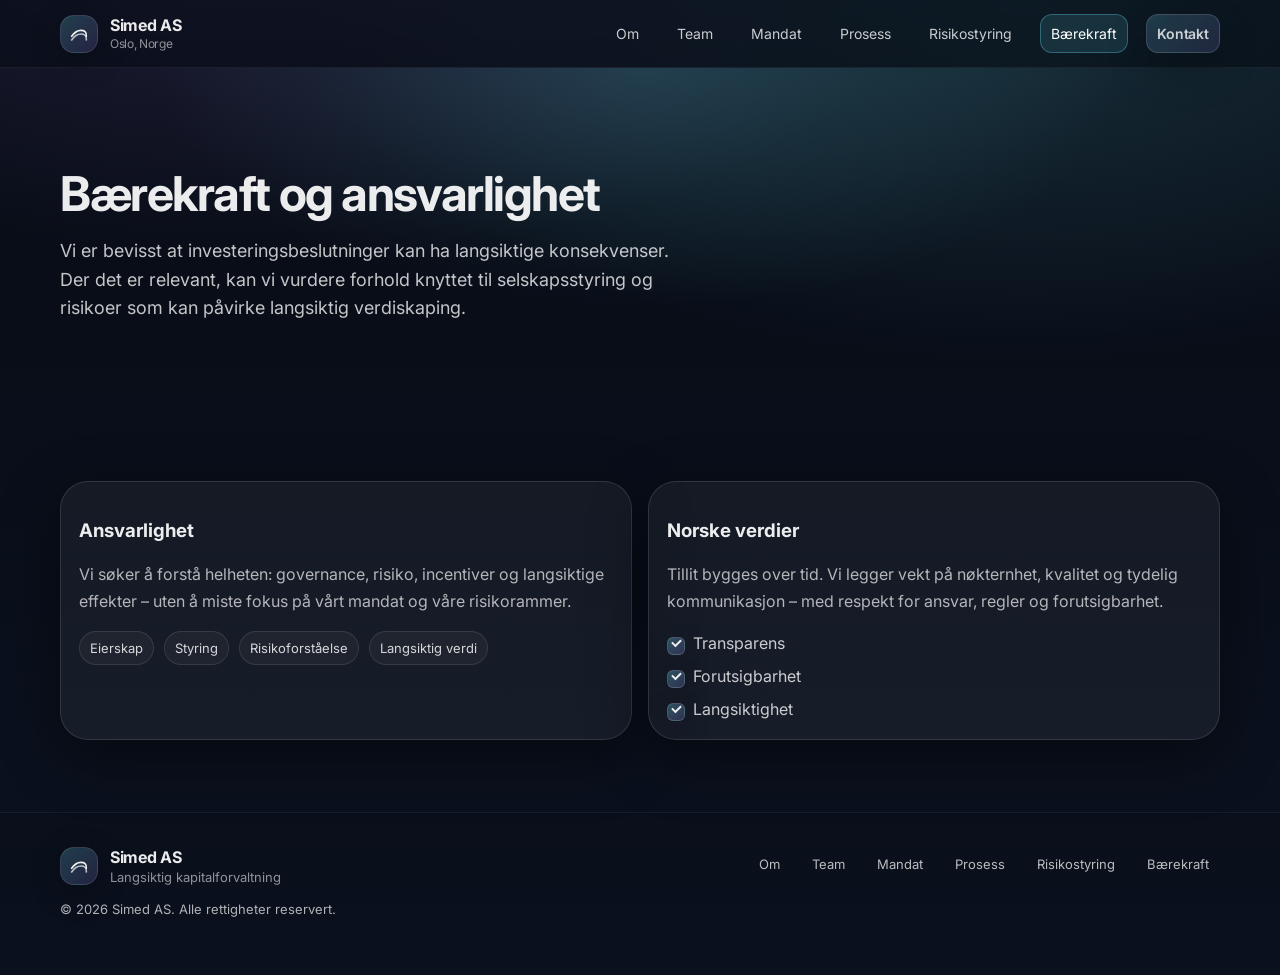
==== baerekraft.html @ d49339aa "Split menu into individual pages and add fancy animations Co-authored-by: Mixie-12 <43768459+Mixie-1" ====
<!doctype html>
<html lang="no">
<head>
  <meta charset="utf-8" />
  <meta name="viewport" content="width=device-width, initial-scale=1" />
  <meta name="theme-color" content="#0b1220" />
  <meta name="description" content="Simed AS – Bærekraft og ansvarlighet" />
  <title>Bærekraft – Simed AS</title>

  <link rel="icon" href="assets/favicon.svg" type="image/svg+xml" />
  <link rel="preconnect" href="https://fonts.googleapis.com" />
  <link rel="preconnect" href="https://fonts.gstatic.com" crossorigin />
  <link href="https://fonts.googleapis.com/css2?family=Inter:wght@400;500;600;700&display=swap" rel="stylesheet" />

  <link rel="stylesheet" href="styles.css" />
</head>

<body>
  <a class="skip-link" href="#main">Hopp til innhold</a>

  <header class="header" data-elevate>
    <div class="container header__inner">
      <a class="brand" href="index.html" aria-label="Simed AS">
        <span class="brand__mark" aria-hidden="true">
          <svg viewBox="0 0 24 24" fill="none">
            <path d="M4 14.5C7.5 9.5 10.25 8 14 8c3.75 0 6.5 1.5 6 6.5" stroke="currentColor" stroke-width="1.8" stroke-linecap="round"/>
            <path d="M4 18.5c3.5-5 6.25-6.5 10-6.5 3.75 0 6.5 1.5 6 6.5" stroke="currentColor" stroke-width="1.8" stroke-linecap="round" opacity=".75"/>
          </svg>
        </span>
        <span class="brand__text">
          <span class="brand__name">Simed AS</span>
          <span class="brand__tag">Oslo, Norge</span>
        </span>
      </a>

      <nav class="nav" aria-label="Hovedmeny">
        <button class="nav__toggle" aria-expanded="false" aria-controls="navMenu">
          <span class="sr-only">Åpne meny</span>
          <span class="hamburger" aria-hidden="true"></span>
        </button>

        <div id="navMenu" class="nav__menu" data-collapsible>
          <a href="om.html">Om</a>
          <a href="team.html">Team</a>
          <a href="mandat.html">Mandat</a>
          <a href="prosess.html">Prosess</a>
          <a href="risiko.html">Risikostyring</a>
          <a href="baerekraft.html" class="active">Bærekraft</a>
          <a class="btn btn--small" href="kontakt.html">Kontakt</a>
        </div>
      </nav>
    </div>
  </header>

  <main id="main">
    <section class="page-hero">
      <div class="container">
        <div class="page-hero__content reveal">
          <h1>Bærekraft og ansvarlighet</h1>
          <p class="lead">
            Vi er bevisst at investeringsbeslutninger kan ha langsiktige konsekvenser. Der det er relevant, kan vi
            vurdere forhold knyttet til selskapsstyring og risikoer som kan påvirke langsiktig verdiskaping.
          </p>
        </div>
      </div>
    </section>

    <section class="section">
      <div class="container">
        <div class="grid-2">
          <div class="card reveal">
            <h3>Ansvarlighet</h3>
            <p class="muted">
              Vi søker å forstå helheten: governance, risiko, incentiver og langsiktige effekter – uten å miste fokus på
              vårt mandat og våre risikorammer.
            </p>
            <div class="pill-row" role="list" aria-label="Fokusområder">
              <span class="pill" role="listitem">Eierskap</span>
              <span class="pill" role="listitem">Styring</span>
              <span class="pill" role="listitem">Risikoforståelse</span>
              <span class="pill" role="listitem">Langsiktig verdi</span>
            </div>
          </div>

          <div class="card reveal" style="--d: 120ms">
            <h3>Norske verdier</h3>
            <p class="muted">
              Tillit bygges over tid. Vi legger vekt på nøkternhet, kvalitet og tydelig kommunikasjon – med respekt for
              ansvar, regler og forutsigbarhet.
            </p>
            <ul class="checklist checklist--compact">
              <li>Transparens</li>
              <li>Forutsigbarhet</li>
              <li>Langsiktighet</li>
            </ul>
          </div>
        </div>
      </div>
    </section>
  </main>

  <footer class="footer">
    <div class="container footer__inner">
      <div>
        <div class="footer__brand">
          <span class="brand__mark" aria-hidden="true">
            <svg viewBox="0 0 24 24" fill="none">
              <path d="M4 14.5C7.5 9.5 10.25 8 14 8c3.75 0 6.5 1.5 6 6.5" stroke="currentColor" stroke-width="1.8" stroke-linecap="round"/>
              <path d="M4 18.5c3.5-5 6.25-6.5 10-6.5 3.75 0 6.5 1.5 6 6.5" stroke="currentColor" stroke-width="1.8" stroke-linecap="round" opacity=".75"/>
            </svg>
          </span>
          <span>
            <div class="footer__title">Simed AS</div>
            <div class="footer__sub">Langsiktig kapitalforvaltning</div>
          </span>
        </div>
        <p class="muted small">
          © <span id="year"></span> Simed AS. Alle rettigheter reservert.
        </p>
      </div>

      <div class="footer__links">
        <a href="om.html">Om</a>
        <a href="team.html">Team</a>
        <a href="mandat.html">Mandat</a>
        <a href="prosess.html">Prosess</a>
        <a href="risiko.html">Risikostyring</a>
        <a href="baerekraft.html">Bærekraft</a>
      </div>
    </div>
  </footer>

  <button class="to-top" aria-label="Til toppen" data-to-top>
    <span aria-hidden="true">↑</span>
  </button>

  <div class="cursor-dot" aria-hidden="true"></div>

  <script src="scripts.js"></script>
</body>
</html>
---- styles.css ----
/* Simed AS – modern single-page site
   Pure HTML/CSS/JS, no build step required.
*/

:root{
  --bg: #070b14;
  --bg2:#0b1220;
  --card: rgba(255,255,255,.06);
  --card2: rgba(255,255,255,.085);
  --stroke: rgba(255,255,255,.12);
  --text: rgba(255,255,255,.92);
  --muted: rgba(255,255,255,.68);
  --muted2: rgba(255,255,255,.55);
  --accent: #6ee7ff;
  --accent2:#a78bfa;
  --shadow: 0 18px 60px rgba(0,0,0,.45);
  --radius: 18px;
  --radius2: 28px;
  --max: 1160px;
}

*{ box-sizing:border-box; }
html{ scroll-behavior:smooth; }
body{
  margin:0;
  font-family: Inter, system-ui, -apple-system, Segoe UI, Roboto, Helvetica, Arial, "Apple Color Emoji","Segoe UI Emoji";
  color: var(--text);
  background: radial-gradient(1200px 600px at 20% -10%, rgba(167,139,250,.18), transparent 60%),
              radial-gradient(1200px 600px at 80% 0%, rgba(110,231,255,.16), transparent 60%),
              linear-gradient(180deg, var(--bg), var(--bg2));
  overflow-x:hidden;
}

a{ color:inherit; text-decoration:none; }
.container{
  width:min(var(--max), calc(100% - 48px));
  margin:0 auto;
}

.skip-link{
  position:absolute;
  left:-999px;
  top:10px;
  background: #fff;
  color:#111;
  padding:10px 12px;
  border-radius:10px;
  z-index:9999;
}
.skip-link:focus{ left: 16px; }

.sr-only{
  position:absolute; width:1px; height:1px; padding:0; margin:-1px;
  overflow:hidden; clip:rect(0,0,0,0); white-space:nowrap; border:0;
}

/* Header */
.header{
  position:sticky;
  top:0;
  z-index:50;
  backdrop-filter: blur(14px);
  background: rgba(7,11,20,.55);
  border-bottom: 1px solid rgba(255,255,255,.06);
  transition: box-shadow .25s ease, background .25s ease, border-color .25s ease;
}
.header.is-elevated{
  box-shadow: 0 10px 40px rgba(0,0,0,.35);
  border-color: rgba(255,255,255,.10);
  background: rgba(7,11,20,.75);
}
.header__inner{
  display:flex;
  align-items:center;
  justify-content:space-between;
  padding: 14px 0;
}

.brand{
  display:flex;
  gap:12px;
  align-items:center;
  letter-spacing:-.02em;
}
.brand__mark{
  display:grid;
  place-items:center;
  width:38px;
  height:38px;
  border-radius: 14px;
  background: linear-gradient(135deg, rgba(110,231,255,.22), rgba(167,139,250,.16));
  border: 1px solid rgba(255,255,255,.10);
  box-shadow: 0 8px 30px rgba(0,0,0,.25);
}
.brand__mark svg{ width:22px; height:22px; }
.brand__text{ display:flex; flex-direction:column; line-height:1.1; }
.brand__name{ font-weight:700; }
.brand__tag{ font-size:12px; color: var(--muted2); margin-top:2px; }

/* Nav */
.nav{ position:relative; }
.nav__menu{
  display:flex;
  align-items:center;
  gap: 18px;
}
.nav__menu a{
  font-size:14px;
  color: rgba(255,255,255,.78);
  padding:10px 10px;
  border-radius: 12px;
  transition: background .2s ease, color .2s ease, transform .2s ease;
}
.nav__menu a:hover{
  background: rgba(255,255,255,.06);
  color: rgba(255,255,255,.95);
  transform: translateY(-1px);
}

.nav__toggle{
  display:none;
  border:1px solid rgba(255,255,255,.12);
  background: rgba(255,255,255,.04);
  color: var(--text);
  border-radius: 14px;
  padding:10px 12px;
  cursor:pointer;
  transition: transform .2s ease, background .2s ease;
}
.nav__toggle:hover{ transform: translateY(-1px); background: rgba(255,255,255,.06); }
.hamburger{
  display:block;
  width:20px; height:2px;
  background: rgba(255,255,255,.85);
  position:relative;
  border-radius: 999px;
}
.hamburger::before,.hamburger::after{
  content:"";
  position:absolute; left:0;
  width:20px; height:2px;
  background: rgba(255,255,255,.85);
  border-radius:999px;
}
.hamburger::before{ top:-6px; }
.hamburger::after{ top:6px; }

/* Buttons */
.btn{
  display:inline-flex;
  align-items:center;
  justify-content:center;
  gap:10px;
  padding: 12px 16px;
  border-radius: 14px;
  border: 1px solid rgba(255,255,255,.14);
  background: linear-gradient(135deg, rgba(110,231,255,.18), rgba(167,139,250,.14));
  box-shadow: 0 18px 40px rgba(0,0,0,.24);
  color: rgba(255,255,255,.96);
  font-weight:600;
  letter-spacing:-.01em;
  transition: transform .2s ease, box-shadow .2s ease, border-color .2s ease, background .2s ease;
  cursor:pointer;
}
.btn:hover{
  transform: translateY(-1px);
  border-color: rgba(255,255,255,.22);
  box-shadow: 0 20px 55px rgba(0,0,0,.35);
}
.btn:active{ transform: translateY(0px) scale(.99); }
.btn--small{ padding: 10px 12px; border-radius: 12px; font-size: 14px; }
.btn--ghost{
  background: rgba(255,255,255,.04);
  box-shadow:none;
}
.btn--ghost:hover{
  background: rgba(255,255,255,.06);
  box-shadow: 0 18px 40px rgba(0,0,0,.20);
}

.inline{
  display:inline-flex;
  gap:8px;
  align-items:center;
  font-weight:600;
  color: rgba(255,255,255,.86);
}
.inline:hover{ text-decoration: underline; }

/* Hero */
.hero{
  position:relative;
  padding: 72px 0 36px;
}
.hero__inner{
  display:grid;
  grid-template-columns: 1.25fr .85fr;
  gap: 28px;
  align-items:start;
}
.hero__bg{ position:absolute; inset:0; overflow:hidden; pointer-events:none; }
.grid{
  position:absolute; inset:-40% -30%;
  background-image: linear-gradient(rgba(255,255,255,.05) 1px, transparent 1px),
                    linear-gradient(90deg, rgba(255,255,255,.05) 1px, transparent 1px);
  background-size: 44px 44px;
  transform: rotate(12deg);
  opacity:.32;
  mask-image: radial-gradient(circle at 40% 10%, rgba(0,0,0,1), transparent 65%);
}
.glow{
  position:absolute;
  width: 820px; height: 820px;
  border-radius: 999px;
  filter: blur(60px);
  opacity: .45;
  transform: translateZ(0);
  animation: float 8.5s ease-in-out infinite;
}
.glow--a{ left:-240px; top:-260px; background: rgba(110,231,255,.22); }
.glow--b{ right:-260px; top:-220px; background: rgba(167,139,250,.22); animation-duration: 10.5s; }

@keyframes float{
  0%,100%{ transform: translate3d(0,0,0) scale(1); }
  50%{ transform: translate3d(0,18px,0) scale(1.02); }
}

.badge{
  display:inline-flex;
  align-items:center;
  gap:10px;
  padding: 8px 12px;
  border-radius: 999px;
  border: 1px solid rgba(255,255,255,.12);
  background: rgba(255,255,255,.04);
  color: rgba(255,255,255,.82);
  font-size: 13px;
  width: fit-content;
}
.dot{
  width:8px; height:8px; border-radius: 50%;
  background: linear-gradient(135deg, var(--accent), var(--accent2));
  box-shadow: 0 0 0 4px rgba(110,231,255,.12);
}

h1{
  margin: 14px 0 12px;
  font-size: clamp(34px, 4.2vw, 52px);
  line-height: 1.05;
  letter-spacing: -0.03em;
}
.lead{
  margin:0;
  font-size: 18px;
  line-height: 1.6;
  color: rgba(255,255,255,.76);
  max-width: 58ch;
}

.hero__cta{ margin-top: 22px; display:flex; gap:12px; flex-wrap:wrap; }
.hero__stats{
  margin-top: 26px;
  display:grid;
  grid-template-columns: repeat(3, 1fr);
  gap: 12px;
}
.stat{
  border:1px solid rgba(255,255,255,.10);
  background: rgba(255,255,255,.03);
  border-radius: 16px;
  padding: 12px 12px;
}
.stat__value{ font-weight:700; letter-spacing:-.02em; }
.stat__label{ font-size: 13px; color: var(--muted2); margin-top:3px; }

.card{
  border-radius: var(--radius2);
  border: 1px solid rgba(255,255,255,.12);
  background: rgba(255,255,255,.05);
  box-shadow: var(--shadow);
  padding: 18px;
}
.card--glass{
  background: linear-gradient(180deg, rgba(255,255,255,.06), rgba(255,255,255,.03));
  border-color: rgba(255,255,255,.14);
}
.card__header h2{
  margin: 0 0 6px;
  letter-spacing:-.02em;
  font-size: 18px;
}
.card__header p{ margin:0 0 14px; color: var(--muted); line-height:1.6; }

.checklist{
  list-style:none;
  padding:0; margin:0;
  display:grid; gap:10px;
}
.checklist li{
  position:relative;
  padding-left: 28px;
  color: rgba(255,255,255,.78);
  line-height:1.55;
}
.checklist li::before{
  content:"";
  position:absolute; left:0; top:.40em;
  width:16px; height:16px;
  border-radius: 6px;
  background: linear-gradient(135deg, rgba(110,231,255,.28), rgba(167,139,250,.20));
  border:1px solid rgba(255,255,255,.14);
  box-shadow: 0 10px 30px rgba(0,0,0,.18);
}
.checklist li::after{
  content:"";
  position:absolute; left:5px; top:.52em;
  width:7px; height:4px;
  border-left: 2px solid rgba(255,255,255,.92);
  border-bottom: 2px solid rgba(255,255,255,.92);
  transform: rotate(-45deg);
}
.checklist--compact{ gap:8px; }
.checklist--compact li{ padding-left: 26px; }

.card__footer{
  display:flex;
  align-items:center;
  justify-content:space-between;
  gap:12px;
  margin-top: 16px;
  padding-top: 14px;
  border-top: 1px solid rgba(255,255,255,.10);
}
.chip{
  font-size: 12px;
  color: rgba(255,255,255,.78);
  background: rgba(255,255,255,.04);
  border:1px solid rgba(255,255,255,.10);
  padding: 8px 10px;
  border-radius: 999px;
  white-space: nowrap;
}

/* Sections */
.section{ padding: 72px 0; }
.section--alt{
  background: radial-gradient(900px 420px at 20% 10%, rgba(110,231,255,.10), transparent 60%),
              radial-gradient(900px 420px at 80% 10%, rgba(167,139,250,.10), transparent 60%),
              rgba(255,255,255,.02);
  border-top: 1px solid rgba(255,255,255,.06);
  border-bottom: 1px solid rgba(255,255,255,.06);
}
.section__head{ max-width: 78ch; }
.section__head h2{
  margin:0 0 10px;
  font-size: clamp(24px, 2.4vw, 34px);
  letter-spacing:-.02em;
}
.muted{ color: var(--muted); line-height:1.7; }
.small{ font-size: 13px; }

.grid-3{
  margin-top: 26px;
  display:grid;
  grid-template-columns: repeat(3, 1fr);
  gap: 16px;
}
.grid-2{
  margin-top: 26px;
  display:grid;
  grid-template-columns: repeat(2, 1fr);
  gap: 16px;
}
.feature{
  border:1px solid rgba(255,255,255,.10);
  background: rgba(255,255,255,.03);
  border-radius: var(--radius2);
  padding: 18px;
}
.feature h3{ margin: 12px 0 8px; letter-spacing:-.02em; }
.feature p{ margin:0; color: var(--muted); line-height:1.7; }
.icon{
  width: 42px; height: 42px;
  display:grid; place-items:center;
  border-radius: 16px;
  background: rgba(255,255,255,.04);
  border:1px solid rgba(255,255,255,.10);
}
.icon svg{ width:22px; height:22px; color: rgba(255,255,255,.90); }

.split{
  margin-top: 26px;
  display:grid;
  grid-template-columns: 1.05fr .95fr;
  gap: 16px;
  align-items:start;
}

.bullets{
  margin: 0;
  padding-left: 18px;
  color: rgba(255,255,255,.78);
  line-height:1.8;
}
.bullets li{ margin: 6px 0; }

.pill-row{ display:flex; flex-wrap:wrap; gap:10px; margin-top: 14px; }
.pill{
  padding: 8px 10px;
  border-radius: 999px;
  background: rgba(255,255,255,.04);
  border:1px solid rgba(255,255,255,.10);
  color: rgba(255,255,255,.82);
  font-size: 13px;
}

.mini-chart{
  margin-top: 16px;
  height: 76px;
  display:flex;
  align-items:flex-end;
  gap: 8px;
  padding: 10px 10px;
  border-radius: 18px;
  border:1px solid rgba(255,255,255,.10);
  background: rgba(255,255,255,.03);
}
.bar{
  flex:1;
  height: var(--h);
  border-radius: 10px;
  background: linear-gradient(180deg, rgba(110,231,255,.30), rgba(167,139,250,.18));
  border:1px solid rgba(255,255,255,.10);
  transform: scaleY(.86);
  transform-origin: bottom;
  animation: rise .9s ease forwards;
}
@keyframes rise{
  from{ transform: scaleY(.2); opacity:.5; }
  to{ transform: scaleY(.86); opacity:1; }
}
.hint{ margin: 12px 0 0; color: var(--muted2); font-size: 13px; line-height:1.6; }

/* Timeline */
.timeline{
  margin-top: 26px;
  display:grid;
  gap: 12px;
}
.step{
  display:flex;
  gap: 14px;
  padding: 16px;
  border-radius: var(--radius2);
  border:1px solid rgba(255,255,255,.10);
  background: rgba(255,255,255,.03);
}
.step__num{
  width: 44px; height: 44px;
  border-radius: 16px;
  display:grid; place-items:center;
  font-weight:700;
  background: rgba(255,255,255,.04);
  border:1px solid rgba(255,255,255,.10);
  color: rgba(255,255,255,.90);
}
.step__body h3{ margin: 2px 0 6px; letter-spacing:-.02em; }
.step__body p{ margin:0; color: var(--muted); line-height:1.7; }

/* Quote */
.quote{
  margin-top: 14px;
  padding: 14px 14px;
  border-radius: 18px;
  border: 1px solid rgba(255,255,255,.10);
  background: rgba(255,255,255,.03);
}
.quote p{ margin:0 0 8px; color: rgba(255,255,255,.86); line-height:1.6; }
.quote span{ color: var(--muted2); font-size: 13px; }

/* Callout */
.callout{
  margin-top: 18px;
  border-radius: var(--radius2);
  border:1px solid rgba(255,255,255,.12);
  background: linear-gradient(135deg, rgba(110,231,255,.10), rgba(167,139,250,.08));
  padding: 18px;
  display:flex;
  align-items:center;
  justify-content:space-between;
  gap: 16px;
}

/* Contact */
.contact{
  margin-top: 26px;
  display:grid;
  grid-template-columns: 1.2fr .8fr;
  gap: 16px;
  align-items:start;
}
.form label{ display:flex; flex-direction:column; gap:8px; }
.form span{ font-size: 13px; color: rgba(255,255,255,.80); }
input, textarea{
  font: inherit;
  color: rgba(255,255,255,.92);
  background: rgba(255,255,255,.03);
  border: 1px solid rgba(255,255,255,.12);
  border-radius: 14px;
  padding: 12px 12px;
  outline:none;
  transition: border-color .2s ease, background .2s ease, transform .2s ease;
}
input:focus, textarea:focus{
  border-color: rgba(110,231,255,.42);
  background: rgba(255,255,255,.04);
}
textarea{ resize: vertical; min-height: 120px; }
.form__row{
  display:grid;
  grid-template-columns: 1fr 1fr;
  gap: 12px;
}
.form__actions{
  margin-top: 12px;
  display:flex;
  gap: 12px;
  align-items:center;
  flex-wrap:wrap;
}
.mono{ font-family: ui-monospace, SFMono-Regular, Menlo, Monaco, Consolas, "Liberation Mono", "Courier New", monospace; }

/* Footer */
.footer{
  padding: 34px 0 42px;
  border-top: 1px solid rgba(255,255,255,.06);
  background: rgba(0,0,0,.10);
}
.footer__inner{
  display:flex;
  justify-content:space-between;
  gap: 18px;
  align-items:flex-start;
}
.footer__brand{ display:flex; gap: 12px; align-items:center; }
.footer__title{ font-weight:700; letter-spacing:-.02em; }
.footer__sub{ font-size:13px; color: var(--muted2); margin-top:2px; }
.footer__links{
  display:flex;
  gap: 10px;
  flex-wrap:wrap;
  justify-content:flex-end;
}
.footer__links a{
  font-size: 13px;
  color: rgba(255,255,255,.72);
  padding: 8px 10px;
  border-radius: 12px;
  border:1px solid transparent;
}
.footer__links a:hover{
  background: rgba(255,255,255,.04);
  border-color: rgba(255,255,255,.10);
}

/* Dividers */
.divider{
  height: 36px;
  width: 100%;
  mask-image: radial-gradient(circle at 50% 0%, rgba(0,0,0,1), transparent 70%);
  background: linear-gradient(90deg, rgba(110,231,255,.18), rgba(167,139,250,.18), rgba(110,231,255,.18));
  opacity:.4;
}
.divider-mini{
  height:1px;
  background: rgba(255,255,255,.10);
  margin: 12px 0;
}

/* Scroll to top */
.to-top{
  position: fixed;
  right: 18px;
  bottom: 18px;
  width: 44px; height: 44px;
  border-radius: 16px;
  border: 1px solid rgba(255,255,255,.12);
  background: rgba(7,11,20,.55);
  backdrop-filter: blur(12px);
  color: rgba(255,255,255,.90);
  cursor:pointer;
  display:grid;
  place-items:center;
  transform: translateY(18px);
  opacity:0;
  pointer-events:none;
  transition: opacity .2s ease, transform .2s ease, background .2s ease;
}
.to-top.is-visible{
  opacity:1;
  transform: translateY(0);
  pointer-events:auto;
}
.to-top:hover{ background: rgba(255,255,255,.06); }

/* Reveal animations */
.reveal{
  opacity:0;
  transform: translateY(14px);
  filter: blur(6px);
  transition: opacity .7s ease, transform .7s ease, filter .7s ease;
  transition-delay: var(--d, 0ms);
}
.reveal.is-in{
  opacity:1;
  transform: translateY(0);
  filter: blur(0);
}

/* Responsive */
@media (max-width: 980px){
  .hero__inner{ grid-template-columns: 1fr; }
  .hero__stats{ grid-template-columns: 1fr; }
  .split{ grid-template-columns: 1fr; }
  .contact{ grid-template-columns: 1fr; }
}

@media (max-width: 760px){
  .nav__toggle{ display:inline-flex; }
  .nav__menu{
    position:absolute;
    right:0;
    top: 54px;
    width: min(320px, calc(100vw - 24px));
    flex-direction:column;
    align-items:stretch;
    padding: 10px;
    border-radius: 18px;
    border:1px solid rgba(255,255,255,.12);
    background: rgba(7,11,20,.78);
    backdrop-filter: blur(14px);
    box-shadow: 0 24px 70px rgba(0,0,0,.45);
    transform: translateY(-8px);
    opacity:0;
    pointer-events:none;
    transition: opacity .2s ease, transform .2s ease;
  }
  .nav__menu.is-open{
    transform: translateY(0);
    opacity:1;
    pointer-events:auto;
  }
  .nav__menu a{ padding: 12px 12px; }
  .grid-3{ grid-template-columns: 1fr; }
  .grid-2{ grid-template-columns: 1fr; }
  .form__row{ grid-template-columns: 1fr; }
}

/* Cursor follower dot */
.cursor-dot{
  position: fixed;
  width: 12px;
  height: 12px;
  border-radius: 50%;
  background: radial-gradient(circle, rgba(110,231,255,.85), rgba(167,139,250,.65));
  pointer-events: none;
  z-index: 9999;
  transform: translate(-50%, -50%);
  transition: width .3s ease, height .3s ease, opacity .3s ease;
  opacity: 0;
  box-shadow: 0 0 20px rgba(110,231,255,.5), 0 0 40px rgba(167,139,250,.3);
}

.cursor-dot.active{
  opacity: 1;
}

.cursor-dot.hovering{
  width: 40px;
  height: 40px;
  background: radial-gradient(circle, rgba(110,231,255,.3), rgba(167,139,250,.2));
  border: 2px solid rgba(110,231,255,.6);
}

/* Enhanced glass effects on hover */
.card:hover, .feature:hover{
  background: rgba(255,255,255,.08);
  border-color: rgba(255,255,255,.18);
  transform: translateY(-2px);
  box-shadow: 0 24px 70px rgba(0,0,0,.35), 0 0 40px rgba(110,231,255,.08);
  transition: all .3s ease;
}

.btn:hover{
  background: linear-gradient(135deg, rgba(110,231,255,.28), rgba(167,139,250,.22));
}

.nav__menu a:hover{
  background: rgba(255,255,255,.08);
  box-shadow: 0 0 20px rgba(110,231,255,.1);
}

/* Active navigation state */
.nav__menu a.active{
  background: rgba(110,231,255,.12);
  color: rgba(255,255,255,1);
  border: 1px solid rgba(110,231,255,.3);
}

/* Page hero styles for individual pages */
.page-hero{
  padding: 100px 0 60px;
  position: relative;
}

.page-hero::before{
  content: "";
  position: absolute;
  inset: 0;
  background: radial-gradient(800px 400px at 50% 0%, rgba(110,231,255,.15), transparent 60%);
  pointer-events: none;
}

.page-hero__content{
  position: relative;
  z-index: 1;
}

.page-hero__content h1{
  margin: 0 0 16px;
  font-size: clamp(32px, 4vw, 48px);
  line-height: 1.1;
  letter-spacing: -0.03em;
}

/* Team member styles */
.team-grid{
  margin-top: 26px;
  display: grid;
  gap: 20px;
}

.team-member{
  display: flex;
  gap: 18px;
  padding: 20px;
  border-radius: var(--radius2);
  border: 1px solid rgba(255,255,255,.10);
  background: rgba(255,255,255,.03);
  transition: all .3s ease;
}

.team-member__avatar{
  width: 80px;
  height: 80px;
  min-width: 80px;
  border-radius: 20px;
  background: linear-gradient(135deg, rgba(110,231,255,.18), rgba(167,139,250,.14));
  border: 1px solid rgba(255,255,255,.12);
  display: grid;
  place-items: center;
}

.team-member__avatar svg{
  width: 40px;
  height: 40px;
  color: rgba(255,255,255,.80);
}

.team-member__info h3{
  margin: 0 0 4px;
  font-size: 18px;
  letter-spacing: -.02em;
}

.team-member__title{
  margin: 0 0 10px;
  font-size: 14px;
  color: var(--muted2);
}

.team-member:hover{
  background: rgba(255,255,255,.06);
  border-color: rgba(255,255,255,.16);
  transform: translateY(-2px);
  box-shadow: 0 18px 50px rgba(0,0,0,.3);
}

/* Floating animation for cards */
@keyframes float-subtle{
  0%, 100%{ transform: translateY(0); }
  50%{ transform: translateY(-4px); }
}

.card:hover{
  animation: float-subtle 3s ease-in-out infinite;
}

/* Pulsing glow effect */
@keyframes pulse-glow{
  0%, 100%{ box-shadow: 0 0 20px rgba(110,231,255,.3), 0 0 40px rgba(167,139,250,.2); }
  50%{ box-shadow: 0 0 30px rgba(110,231,255,.5), 0 0 60px rgba(167,139,250,.3); }
}

.brand__mark:hover{
  animation: pulse-glow 2s ease-in-out infinite;
}
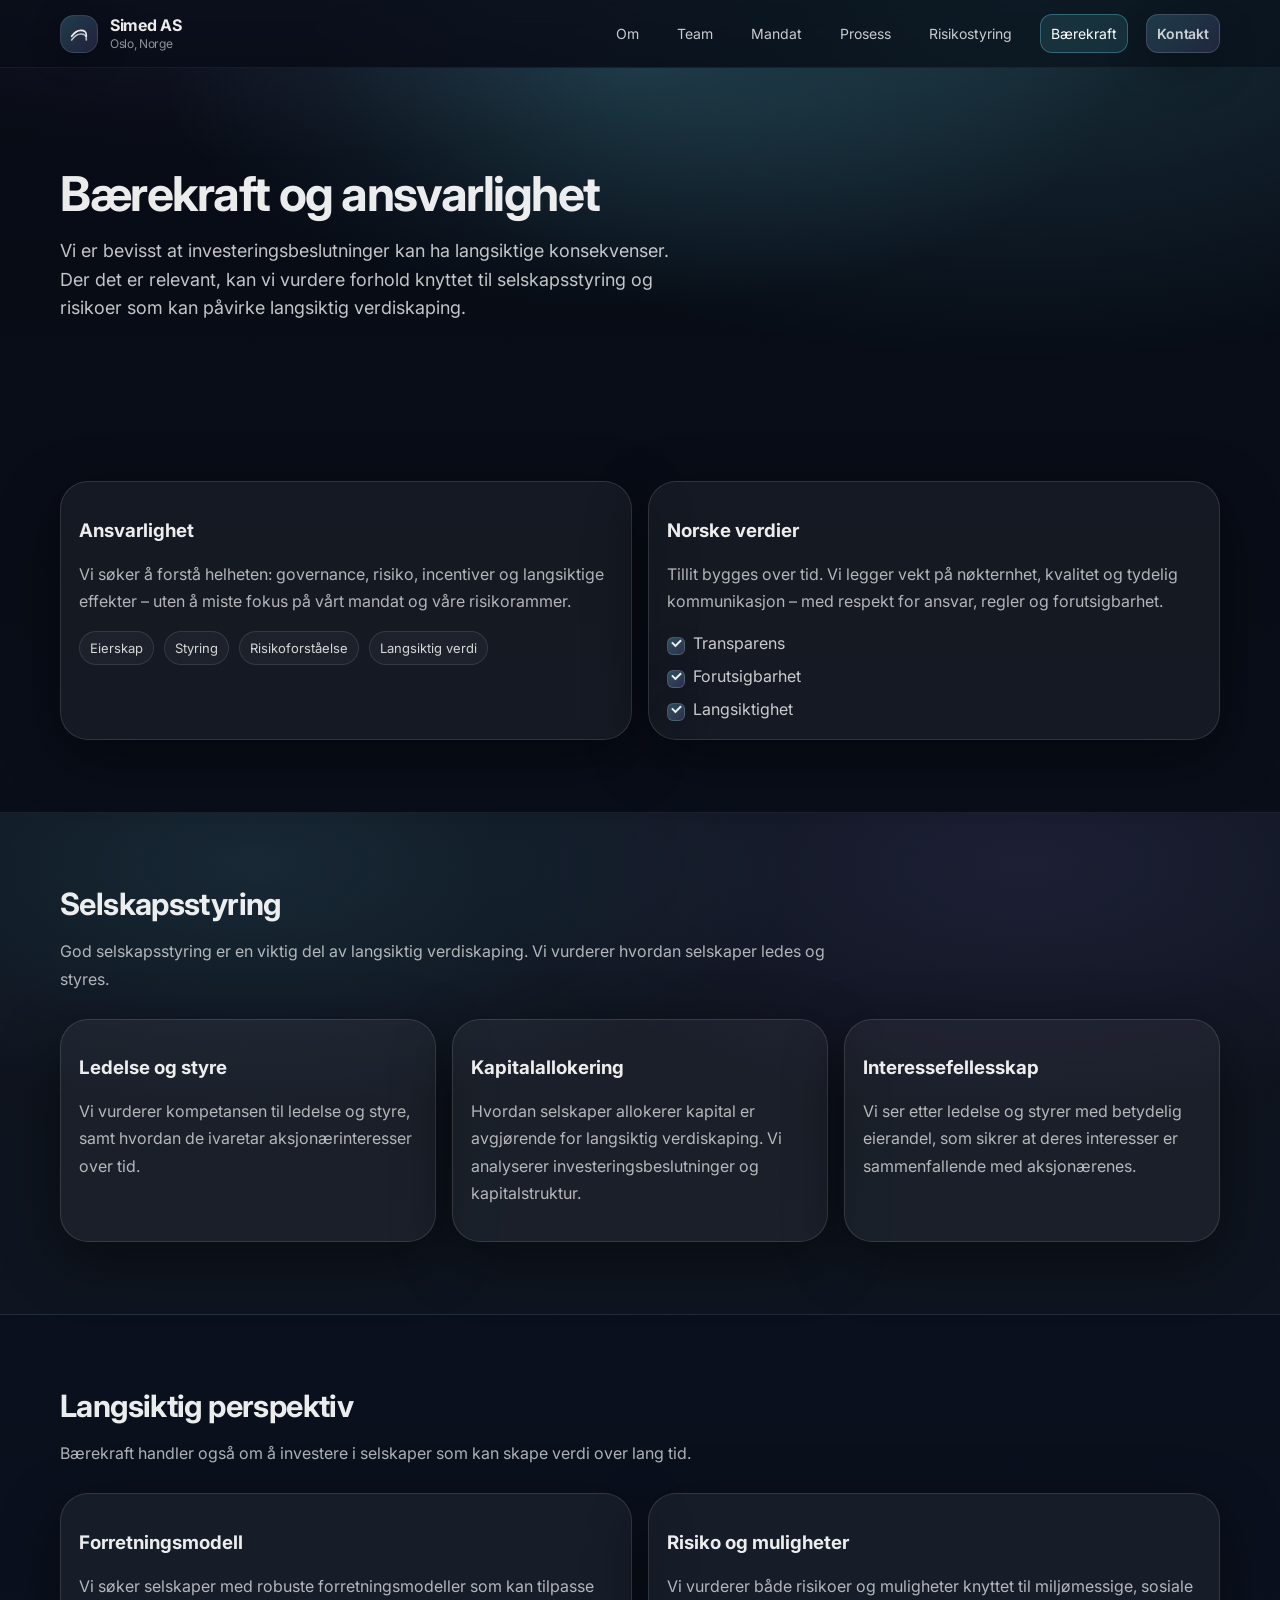
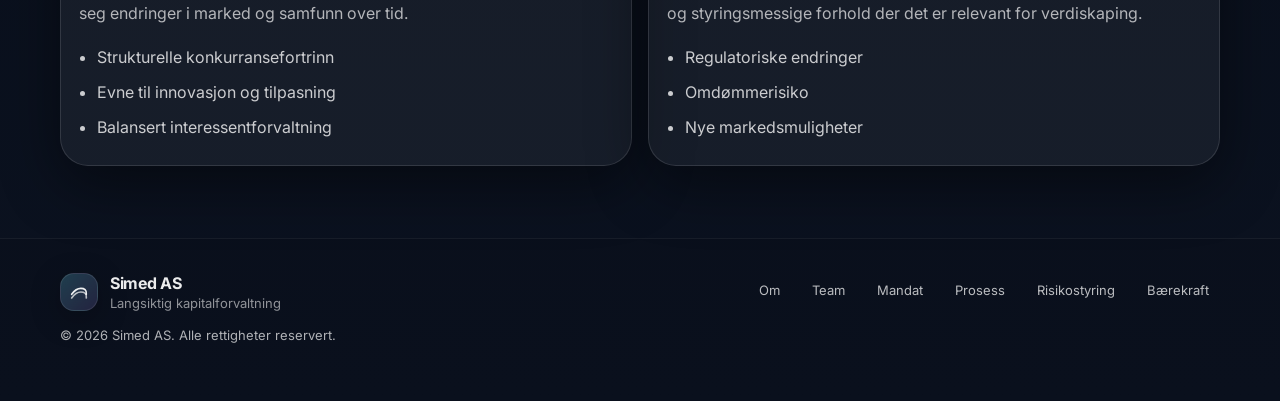
==== commit fc15886c: "Remove redundant sections from homepage and add substantial content to all pages Co-authored-by: Mix" ====
--- a/baerekraft.html
+++ b/baerekraft.html
@@ -97,6 +97,82 @@
         </div>
       </div>
     </section>
+
+    <section class="section section--alt">
+      <div class="container">
+        <div class="section__head reveal">
+          <h2>Selskapsstyring</h2>
+          <p class="muted">
+            God selskapsstyring er en viktig del av langsiktig verdiskaping. Vi vurderer hvordan selskaper ledes og styres.
+          </p>
+        </div>
+
+        <div class="grid-3">
+          <article class="card reveal">
+            <h3>Ledelse og styre</h3>
+            <p class="muted">
+              Vi vurderer kompetansen til ledelse og styre, samt hvordan de ivaretar aksjonærinteresser 
+              over tid.
+            </p>
+          </article>
+
+          <article class="card reveal" style="--d: 80ms">
+            <h3>Kapitalallokering</h3>
+            <p class="muted">
+              Hvordan selskaper allokerer kapital er avgjørende for langsiktig verdiskaping. Vi 
+              analyserer investeringsbeslutninger og kapitalstruktur.
+            </p>
+          </article>
+
+          <article class="card reveal" style="--d: 160ms">
+            <h3>Interessefellesskap</h3>
+            <p class="muted">
+              Vi ser etter ledelse og styrer med betydelig eierandel, som sikrer at deres interesser 
+              er sammenfallende med aksjonærenes.
+            </p>
+          </article>
+        </div>
+      </div>
+    </section>
+
+    <section class="section">
+      <div class="container">
+        <div class="section__head reveal">
+          <h2>Langsiktig perspektiv</h2>
+          <p class="muted">
+            Bærekraft handler også om å investere i selskaper som kan skape verdi over lang tid.
+          </p>
+        </div>
+
+        <div class="grid-2">
+          <div class="card reveal">
+            <h3>Forretningsmodell</h3>
+            <p class="muted">
+              Vi søker selskaper med robuste forretningsmodeller som kan tilpasse seg endringer i marked 
+              og samfunn over tid.
+            </p>
+            <ul class="bullets">
+              <li>Strukturelle konkurransefortrinn</li>
+              <li>Evne til innovasjon og tilpasning</li>
+              <li>Balansert interessentforvaltning</li>
+            </ul>
+          </div>
+
+          <div class="card reveal" style="--d: 120ms">
+            <h3>Risiko og muligheter</h3>
+            <p class="muted">
+              Vi vurderer både risikoer og muligheter knyttet til miljømessige, sosiale og 
+              styringsmessige forhold der det er relevant for verdiskaping.
+            </p>
+            <ul class="bullets">
+              <li>Regulatoriske endringer</li>
+              <li>Omdømmerisiko</li>
+              <li>Nye markedsmuligheter</li>
+            </ul>
+          </div>
+        </div>
+      </div>
+    </section>
   </main>
 
   <footer class="footer">
--- a/styles.css
+++ b/styles.css
@@ -682,6 +682,28 @@
   border: 2px solid rgba(110,231,255,.6);
 }
 
+/* Reduced motion support */
+@media (prefers-reduced-motion: reduce) {
+  .cursor-dot{
+    display: none;
+  }
+  
+  .card:hover, .feature:hover{
+    animation: none;
+  }
+  
+  .brand__mark:hover{
+    animation: none;
+  }
+  
+  .reveal{
+    opacity: 1;
+    transform: none;
+    filter: none;
+    transition: none;
+  }
+}
+
 /* Enhanced glass effects on hover */
 .card:hover, .feature:hover{
   background: rgba(255,255,255,.08);
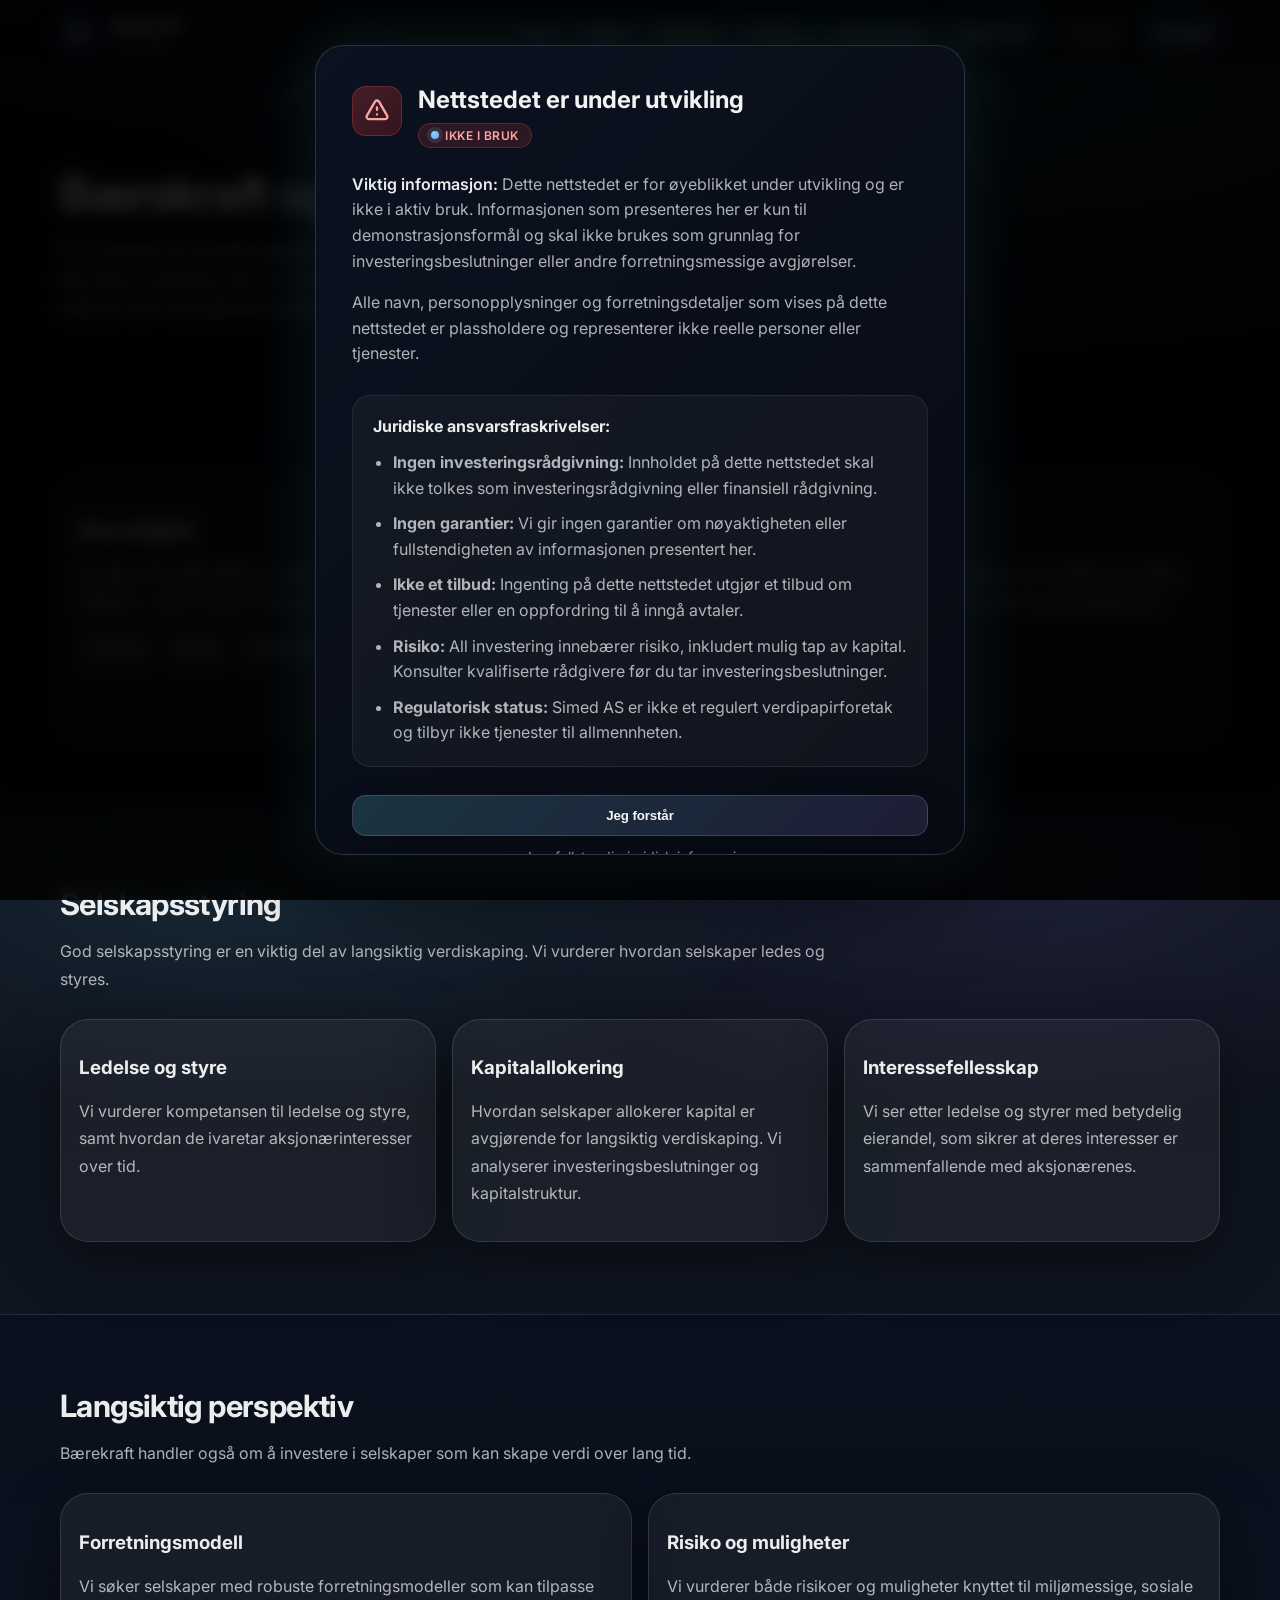
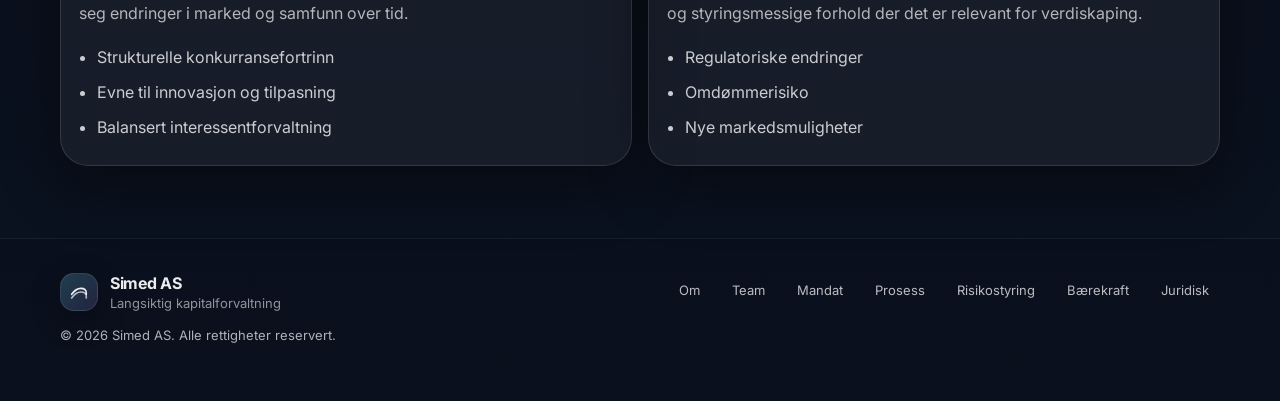
==== commit 88c1b1f2: "Replace real names with placeholders, add legal disclaimer page and popup modal Co-authored-by: Mixi" ====
--- a/baerekraft.html
+++ b/baerekraft.html
@@ -46,6 +46,7 @@
           <a href="prosess.html">Prosess</a>
           <a href="risiko.html">Risikostyring</a>
           <a href="baerekraft.html" class="active">Bærekraft</a>
+          <a href="juridisk.html">Juridisk</a>
           <a class="btn btn--small" href="kontakt.html">Kontakt</a>
         </div>
       </nav>
@@ -202,6 +203,7 @@
         <a href="prosess.html">Prosess</a>
         <a href="risiko.html">Risikostyring</a>
         <a href="baerekraft.html">Bærekraft</a>
+        <a href="juridisk.html">Juridisk</a>
       </div>
     </div>
   </footer>
@@ -212,6 +214,56 @@
 
   <div class="cursor-dot" aria-hidden="true"></div>
 
+  <!-- Development Notice Modal -->
+  <div id="devNoticeOverlay" class="dev-notice-overlay" role="dialog" aria-modal="true" aria-labelledby="devNoticeTitle">
+    <div class="dev-notice-modal">
+      <div class="dev-notice-header">
+        <div class="dev-notice-icon" aria-hidden="true">
+          <svg viewBox="0 0 24 24" fill="none" stroke="currentColor">
+            <path d="M12 9v2m0 4h.01m-6.938 4h13.856c1.54 0 2.502-1.667 1.732-3L13.732 4c-.77-1.333-2.694-1.333-3.464 0L3.34 16c-.77 1.333.192 3 1.732 3z" stroke-width="2" stroke-linecap="round" stroke-linejoin="round"/>
+          </svg>
+        </div>
+        <div class="dev-notice-title">
+          <h2 id="devNoticeTitle">Nettstedet er under utvikling</h2>
+          <span class="badge">
+            <span class="dot" aria-hidden="true"></span>
+            Ikke i bruk
+          </span>
+        </div>
+      </div>
+
+      <div class="dev-notice-content">
+        <p>
+          <strong>Viktig informasjon:</strong> Dette nettstedet er for øyeblikket under utvikling og er ikke i aktiv bruk. 
+          Informasjonen som presenteres her er kun til demonstrasjonsformål og skal ikke brukes som grunnlag for 
+          investeringsbeslutninger eller andre forretningsmessige avgjørelser.
+        </p>
+        <p>
+          Alle navn, personopplysninger og forretningsdetaljer som vises på dette nettstedet er plassholdere 
+          og representerer ikke reelle personer eller tjenester.
+        </p>
+      </div>
+
+      <div class="dev-notice-disclaimers">
+        <h3>Juridiske ansvarsfraskrivelser:</h3>
+        <ul>
+          <li><strong>Ingen investeringsrådgivning:</strong> Innholdet på dette nettstedet skal ikke tolkes som investeringsrådgivning eller finansiell rådgivning.</li>
+          <li><strong>Ingen garantier:</strong> Vi gir ingen garantier om nøyaktigheten eller fullstendigheten av informasjonen presentert her.</li>
+          <li><strong>Ikke et tilbud:</strong> Ingenting på dette nettstedet utgjør et tilbud om tjenester eller en oppfordring til å inngå avtaler.</li>
+          <li><strong>Risiko:</strong> All investering innebærer risiko, inkludert mulig tap av kapital. Konsulter kvalifiserte rådgivere før du tar investeringsbeslutninger.</li>
+          <li><strong>Regulatorisk status:</strong> Simed AS er ikke et regulert verdipapirforetak og tilbyr ikke tjenester til allmennheten.</li>
+        </ul>
+      </div>
+
+      <div class="dev-notice-footer">
+        <button class="btn" onclick="closeDevNotice()" aria-label="Lukk varsel">
+          Jeg forstår
+        </button>
+        <a href="juridisk.html" class="legal-link">Les fullstendig juridisk informasjon</a>
+      </div>
+    </div>
+  </div>
+
   <script src="scripts.js"></script>
 </body>
 </html>
--- a/styles.css
+++ b/styles.css
@@ -527,6 +527,14 @@
   gap: 12px;
   align-items:center;
   flex-wrap:wrap;
+}
+.form__status{
+  padding: 12px 16px;
+  border-radius: 12px;
+  font-size: 14px;
+  font-weight: 500;
+  background: rgba(255,255,255,.05);
+  border: 1px solid rgba(255,255,255,.10);
 }
 .mono{ font-family: ui-monospace, SFMono-Regular, Menlo, Monaco, Consolas, "Liberation Mono", "Courier New", monospace; }
 
@@ -755,17 +763,29 @@
   letter-spacing: -0.03em;
 }
 
-/* Team member styles */
+/* TEAM – harden layout + prevent oversized SVGs */
 .team-grid{
   margin-top: 26px;
   display: grid;
+  grid-template-columns: repeat(3, minmax(0, 1fr));
   gap: 20px;
+}
+
+@media (max-width: 980px){
+  .team-grid{ grid-template-columns: repeat(2, minmax(0, 1fr)); }
+}
+
+@media (max-width: 640px){
+  .team-grid{ grid-template-columns: 1fr; }
 }
 
 .team-member{
   display: flex;
-  gap: 18px;
-  padding: 20px;
+  flex-direction: column;
+  align-items: center;
+  text-align: center;
+  gap: 16px;
+  padding: 24px 20px;
   border-radius: var(--radius2);
   border: 1px solid rgba(255,255,255,.10);
   background: rgba(255,255,255,.03);
@@ -773,27 +793,34 @@
 }
 
 .team-member__avatar{
+  flex: 0 0 80px;     /* prevents stretching */
   width: 80px;
   height: 80px;
-  min-width: 80px;
   border-radius: 20px;
+  display: grid;
+  place-items: center;
+  overflow: hidden;   /* safety if something tries to overflow */
   background: linear-gradient(135deg, rgba(110,231,255,.18), rgba(167,139,250,.14));
   border: 1px solid rgba(255,255,255,.12);
-  display: grid;
-  place-items: center;
 }
 
 .team-member__avatar svg{
-  width: 40px;
-  height: 40px;
-  color: rgba(255,255,255,.80);
+  width: 40px !important;
+  height: 40px !important;
+  max-width: 40px !important;
+  max-height: 40px !important;
+  display: block;
+}
+
+.team-member__info{
+  flex: 1;
+  min-width: 0; /* fixes text overflow in flex */
 }
 
 .team-member__info h3{
-  margin: 0 0 4px;
-  font-size: 18px;
-  letter-spacing: -.02em;
-}
+  margin: 0 0 6px;
+}
+
 
 .team-member__title{
   margin: 0 0 10px;
@@ -827,3 +854,185 @@
 .brand__mark:hover{
   animation: pulse-glow 2s ease-in-out infinite;
 }
+
+/* Development Notice Modal */
+.dev-notice-overlay {
+  position: fixed;
+  top: 0;
+  left: 0;
+  width: 100%;
+  height: 100%;
+  background: rgba(0, 0, 0, 0.85);
+  backdrop-filter: blur(8px);
+  z-index: 9999;
+  display: flex;
+  align-items: center;
+  justify-content: center;
+  padding: 20px;
+  opacity: 0;
+  visibility: hidden;
+  transition: opacity 0.3s ease, visibility 0.3s ease;
+}
+
+.dev-notice-overlay.active {
+  opacity: 1;
+  visibility: visible;
+}
+
+.dev-notice-modal {
+  background: linear-gradient(135deg, rgba(11, 18, 32, 0.98), rgba(7, 11, 20, 0.98));
+  border: 1px solid rgba(255, 255, 255, 0.15);
+  border-radius: var(--radius2);
+  max-width: 650px;
+  width: 100%;
+  max-height: 90vh;
+  overflow-y: auto;
+  padding: 40px 36px;
+  box-shadow: 0 30px 90px rgba(0, 0, 0, 0.6), 0 0 60px rgba(110, 231, 255, 0.15);
+  position: relative;
+  transform: scale(0.9);
+  transition: transform 0.3s ease;
+}
+
+.dev-notice-overlay.active .dev-notice-modal {
+  transform: scale(1);
+}
+
+.dev-notice-header {
+  display: flex;
+  align-items: flex-start;
+  gap: 16px;
+  margin-bottom: 24px;
+}
+
+.dev-notice-icon {
+  flex: 0 0 50px;
+  width: 50px;
+  height: 50px;
+  border-radius: 14px;
+  background: linear-gradient(135deg, rgba(239, 68, 68, 0.25), rgba(220, 38, 38, 0.2));
+  border: 1px solid rgba(239, 68, 68, 0.3);
+  display: grid;
+  place-items: center;
+  color: #fca5a5;
+}
+
+.dev-notice-icon svg {
+  width: 28px;
+  height: 28px;
+}
+
+.dev-notice-title {
+  flex: 1;
+}
+
+.dev-notice-title h2 {
+  margin: 0 0 8px;
+  font-size: 24px;
+  color: rgba(255, 255, 255, 0.95);
+  line-height: 1.2;
+}
+
+.dev-notice-title .badge {
+  display: inline-flex;
+  align-items: center;
+  gap: 6px;
+  padding: 4px 12px;
+  background: rgba(239, 68, 68, 0.15);
+  border: 1px solid rgba(239, 68, 68, 0.3);
+  border-radius: 20px;
+  font-size: 12px;
+  font-weight: 600;
+  color: #fca5a5;
+  text-transform: uppercase;
+  letter-spacing: 0.5px;
+}
+
+.dev-notice-content {
+  margin-bottom: 28px;
+}
+
+.dev-notice-content p {
+  margin: 0 0 16px;
+  line-height: 1.6;
+  color: var(--muted);
+}
+
+.dev-notice-content p:last-child {
+  margin-bottom: 0;
+}
+
+.dev-notice-content strong {
+  color: rgba(255, 255, 255, 0.92);
+  font-weight: 600;
+}
+
+.dev-notice-disclaimers {
+  background: rgba(255, 255, 255, 0.04);
+  border: 1px solid rgba(255, 255, 255, 0.08);
+  border-radius: var(--radius);
+  padding: 20px;
+  margin-bottom: 28px;
+}
+
+.dev-notice-disclaimers h3 {
+  margin: 0 0 14px;
+  font-size: 16px;
+  color: rgba(255, 255, 255, 0.92);
+}
+
+.dev-notice-disclaimers ul {
+  margin: 0;
+  padding-left: 20px;
+  list-style: disc;
+}
+
+.dev-notice-disclaimers li {
+  margin-bottom: 10px;
+  line-height: 1.6;
+  color: var(--muted);
+}
+
+.dev-notice-disclaimers li:last-child {
+  margin-bottom: 0;
+}
+
+.dev-notice-footer {
+  display: flex;
+  flex-direction: column;
+  gap: 12px;
+  align-items: center;
+}
+
+.dev-notice-footer .btn {
+  width: 100%;
+  justify-content: center;
+}
+
+.dev-notice-footer .legal-link {
+  font-size: 14px;
+  color: var(--muted2);
+  text-decoration: underline;
+  transition: color 0.2s ease;
+}
+
+.dev-notice-footer .legal-link:hover {
+  color: var(--accent);
+}
+
+@media (max-width: 640px) {
+  .dev-notice-modal {
+    padding: 32px 24px;
+  }
+
+  .dev-notice-header {
+    flex-direction: column;
+    align-items: center;
+    text-align: center;
+  }
+
+  .dev-notice-title h2 {
+    font-size: 20px;
+  }
+}
+
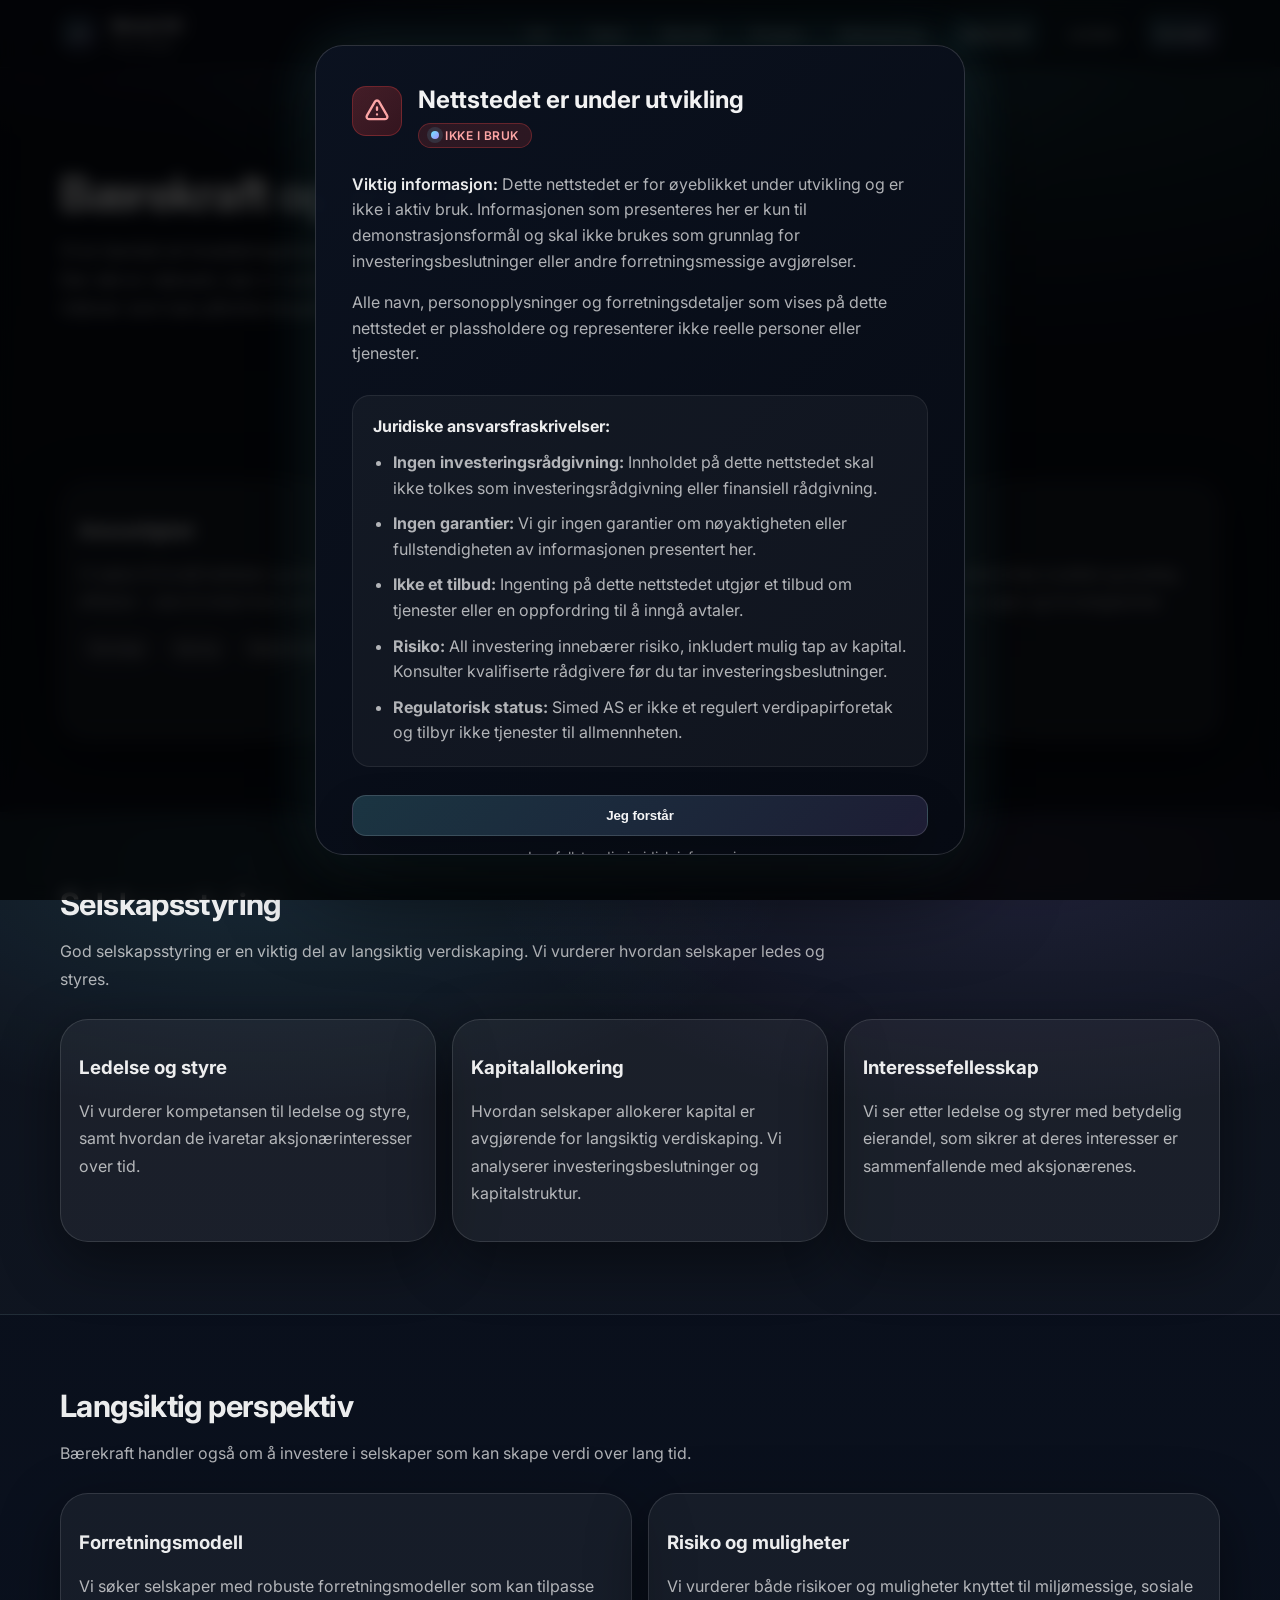
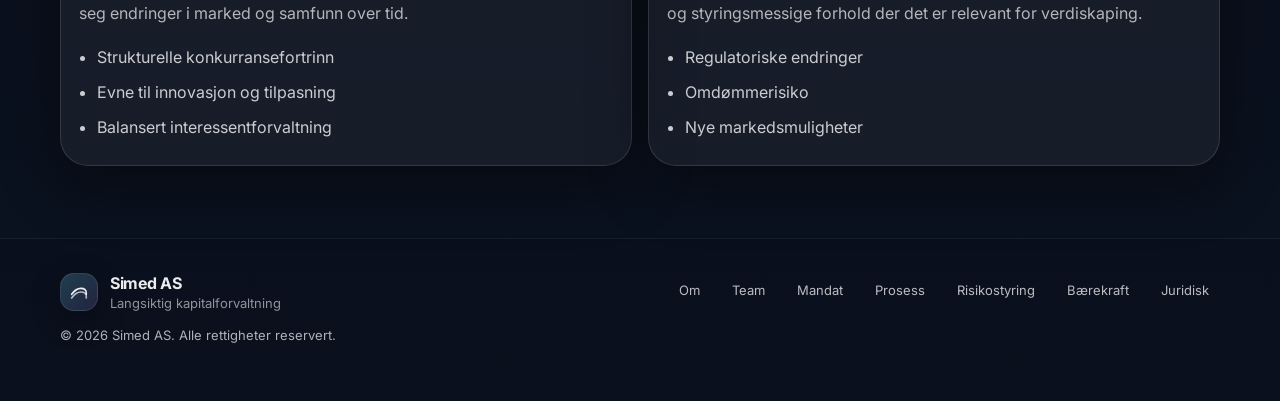
==== commit e5cd3124: "Address code review feedback: remove inline onclick, add backdrop-filter fallback, remove self-link " ====
--- a/baerekraft.html
+++ b/baerekraft.html
@@ -256,7 +256,7 @@
       </div>
 
       <div class="dev-notice-footer">
-        <button class="btn" onclick="closeDevNotice()" aria-label="Lukk varsel">
+        <button class="btn" id="devNoticeBtn" aria-label="Lukk varsel">
           Jeg forstår
         </button>
         <a href="juridisk.html" class="legal-link">Les fullstendig juridisk informasjon</a>
--- a/styles.css
+++ b/styles.css
@@ -863,7 +863,6 @@
   width: 100%;
   height: 100%;
   background: rgba(0, 0, 0, 0.85);
-  backdrop-filter: blur(8px);
   z-index: 9999;
   display: flex;
   align-items: center;
@@ -872,6 +871,13 @@
   opacity: 0;
   visibility: hidden;
   transition: opacity 0.3s ease, visibility 0.3s ease;
+}
+
+@supports (backdrop-filter: blur(8px)) {
+  .dev-notice-overlay {
+    background: rgba(0, 0, 0, 0.75);
+    backdrop-filter: blur(8px);
+  }
 }
 
 .dev-notice-overlay.active {
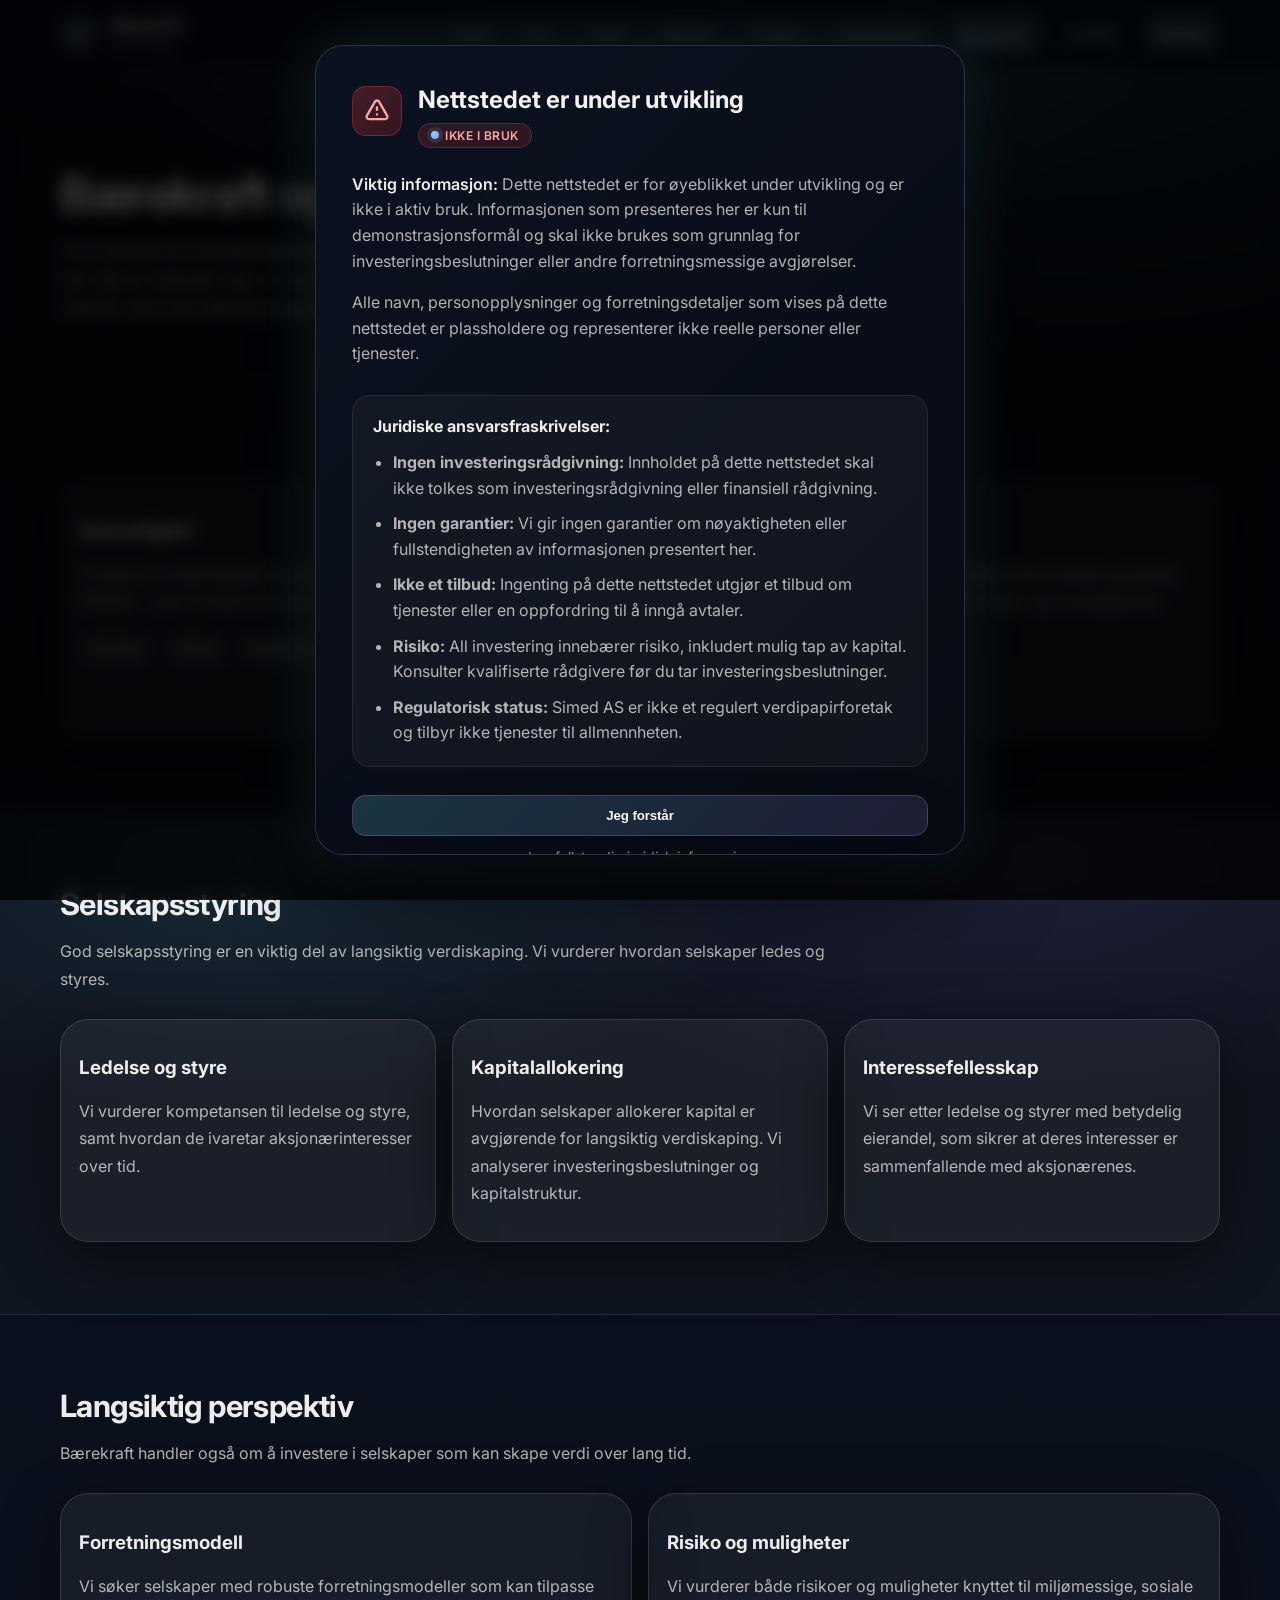
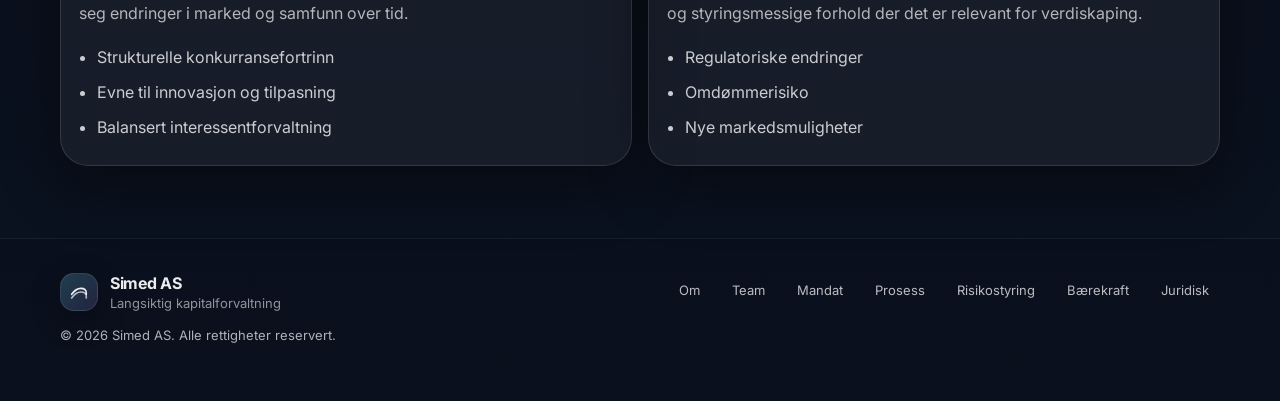
==== commit c71ae547: "Add navigation improvements: Hjem link, active states, focus rings, mobile animations Co-authored-by" ====
--- a/baerekraft.html
+++ b/baerekraft.html
@@ -20,7 +20,7 @@
 
   <header class="header" data-elevate>
     <div class="container header__inner">
-      <a class="brand" href="index.html" aria-label="Simed AS">
+      <a class="brand" href="index.html" aria-label="Gå til forsiden – Simed AS">
         <span class="brand__mark" aria-hidden="true">
           <svg viewBox="0 0 24 24" fill="none">
             <path d="M4 14.5C7.5 9.5 10.25 8 14 8c3.75 0 6.5 1.5 6 6.5" stroke="currentColor" stroke-width="1.8" stroke-linecap="round"/>
@@ -40,12 +40,13 @@
         </button>
 
         <div id="navMenu" class="nav__menu" data-collapsible>
+          <a href="index.html">Hjem</a>
           <a href="om.html">Om</a>
           <a href="team.html">Team</a>
           <a href="mandat.html">Mandat</a>
           <a href="prosess.html">Prosess</a>
           <a href="risiko.html">Risikostyring</a>
-          <a href="baerekraft.html" class="active">Bærekraft</a>
+          <a href="baerekraft.html">Bærekraft</a>
           <a href="juridisk.html">Juridisk</a>
           <a class="btn btn--small" href="kontakt.html">Kontakt</a>
         </div>
--- a/styles.css
+++ b/styles.css
@@ -14,9 +14,23 @@
   --accent: #6ee7ff;
   --accent2:#a78bfa;
   --shadow: 0 18px 60px rgba(0,0,0,.45);
+  --shadow-sm: 0 4px 16px rgba(0,0,0,.18);
+  --shadow-md: 0 10px 40px rgba(0,0,0,.35);
+  --shadow-lg: 0 24px 70px rgba(0,0,0,.45);
+  --radius-sm: 12px;
   --radius: 18px;
+  --radius-lg: 24px;
   --radius2: 28px;
+  --blur-sm: 8px;
+  --blur-md: 14px;
+  --blur-lg: 24px;
+  --spacing-xs: 8px;
+  --spacing-sm: 12px;
+  --spacing-md: 16px;
+  --spacing-lg: 24px;
+  --spacing-xl: 32px;
   --max: 1160px;
+  --focus-ring: 0 0 0 3px rgba(110,231,255,.4);
 }
 
 *{ box-sizing:border-box; }
@@ -81,6 +95,18 @@
   gap:12px;
   align-items:center;
   letter-spacing:-.02em;
+  transition: transform .2s ease, opacity .2s ease;
+  border-radius: var(--radius-sm);
+  outline: 2px solid transparent;
+  outline-offset: 4px;
+}
+.brand:hover{
+  transform: translateY(-1px);
+  opacity: 0.9;
+}
+.brand:focus-visible{
+  outline-color: var(--accent);
+  box-shadow: var(--focus-ring);
 }
 .brand__mark{
   display:grid;
@@ -105,16 +131,46 @@
   gap: 18px;
 }
 .nav__menu a{
+  position: relative;
   font-size:14px;
   color: rgba(255,255,255,.78);
   padding:10px 10px;
   border-radius: 12px;
   transition: background .2s ease, color .2s ease, transform .2s ease;
+  outline: 2px solid transparent;
+  outline-offset: 2px;
+}
+.nav__menu a::after{
+  content: '';
+  position: absolute;
+  bottom: 4px;
+  left: 50%;
+  width: 0;
+  height: 2px;
+  background: linear-gradient(90deg, var(--accent), var(--accent2));
+  transform: translateX(-50%);
+  transition: width .3s ease;
+  border-radius: 2px;
 }
 .nav__menu a:hover{
   background: rgba(255,255,255,.06);
   color: rgba(255,255,255,.95);
   transform: translateY(-1px);
+}
+.nav__menu a:hover::after{
+  width: calc(100% - 20px);
+}
+.nav__menu a:focus-visible{
+  outline-color: var(--accent);
+  box-shadow: var(--focus-ring);
+}
+.nav__menu a.active{
+  background: rgba(110,231,255,.12);
+  color: rgba(255,255,255,1);
+  border: 1px solid rgba(110,231,255,.3);
+}
+.nav__menu a.active::after{
+  width: calc(100% - 20px);
 }
 
 .nav__toggle{
@@ -651,14 +707,36 @@
     transform: translateY(-8px);
     opacity:0;
     pointer-events:none;
-    transition: opacity .2s ease, transform .2s ease;
+    transition: opacity .3s cubic-bezier(0.4, 0, 0.2, 1), transform .3s cubic-bezier(0.4, 0, 0.2, 1);
   }
   .nav__menu.is-open{
     transform: translateY(0);
     opacity:1;
     pointer-events:auto;
   }
-  .nav__menu a{ padding: 12px 12px; }
+  .nav__menu a{ 
+    padding: 12px 12px; 
+    opacity: 0;
+    transform: translateX(-10px);
+    transition: opacity .3s ease, transform .3s ease, background .2s ease, color .2s ease;
+  }
+  .nav__menu.is-open a{
+    opacity: 1;
+    transform: translateX(0);
+  }
+  .nav__menu.is-open a:nth-child(1){ transition-delay: 0.05s; }
+  .nav__menu.is-open a:nth-child(2){ transition-delay: 0.1s; }
+  .nav__menu.is-open a:nth-child(3){ transition-delay: 0.15s; }
+  .nav__menu.is-open a:nth-child(4){ transition-delay: 0.2s; }
+  .nav__menu.is-open a:nth-child(5){ transition-delay: 0.25s; }
+  .nav__menu.is-open a:nth-child(6){ transition-delay: 0.3s; }
+  .nav__menu.is-open a:nth-child(7){ transition-delay: 0.35s; }
+  .nav__menu.is-open a:nth-child(8){ transition-delay: 0.4s; }
+  
+  body.menu-open{
+    overflow: hidden;
+  }
+  
   .grid-3{ grid-template-columns: 1fr; }
   .grid-2{ grid-template-columns: 1fr; }
   .form__row{ grid-template-columns: 1fr; }
@@ -709,6 +787,318 @@
     transform: none;
     filter: none;
     transition: none;
+  }
+}
+
+/* Allocation Chart */
+.allocation-chart {
+  display: flex;
+  flex-direction: column;
+  gap: 12px;
+  margin-top: 16px;
+}
+
+.allocation-segment {
+  display: flex;
+  flex-direction: column;
+  gap: 8px;
+}
+
+.allocation-bar {
+  width: var(--percentage);
+  height: 38px;
+  background: linear-gradient(135deg, var(--color), rgba(255,255,255,.06));
+  border: 1px solid rgba(255,255,255,.14);
+  border-radius: 12px;
+  position: relative;
+  overflow: hidden;
+  animation: fillBar 1.2s ease-out forwards;
+  transform-origin: left;
+}
+
+@keyframes fillBar {
+  from { 
+    width: 0%;
+    opacity: 0.5;
+  }
+  to { 
+    width: var(--percentage);
+    opacity: 1;
+  }
+}
+
+.allocation-bar::after {
+  content: "";
+  position: absolute;
+  top: 0;
+  left: 0;
+  right: 0;
+  bottom: 0;
+  background: linear-gradient(90deg, rgba(255,255,255,.08), transparent);
+  animation: shimmer 2s infinite;
+}
+
+@keyframes shimmer {
+  0% { transform: translateX(-100%); }
+  100% { transform: translateX(100%); }
+}
+
+.allocation-label {
+  display: flex;
+  justify-content: space-between;
+  align-items: center;
+  padding: 0 4px;
+}
+
+.allocation-name {
+  font-size: 14px;
+  color: rgba(255,255,255,.86);
+  font-weight: 500;
+}
+
+.allocation-value {
+  font-size: 18px;
+  font-weight: 700;
+  color: rgba(255,255,255,.95);
+  letter-spacing: -.02em;
+}
+
+/* Return Target Visualization */
+.return-target {
+  margin-top: 20px;
+}
+
+.return-range {
+  position: relative;
+  height: 60px;
+  display: flex;
+  align-items: center;
+}
+
+.return-bar {
+  width: 100%;
+  height: 32px;
+  background: linear-gradient(90deg, 
+    rgba(167,139,250,.15) 0%, 
+    rgba(110,231,255,.25) 50%, 
+    rgba(110,231,255,.35) 100%);
+  border: 1px solid rgba(255,255,255,.12);
+  border-radius: 16px;
+  position: relative;
+  overflow: hidden;
+}
+
+.return-bar::before {
+  content: "";
+  position: absolute;
+  left: 50%;
+  top: 0;
+  bottom: 0;
+  width: 50%;
+  background: linear-gradient(90deg, rgba(110,231,255,.2), rgba(110,231,255,.35));
+  border-left: 2px solid rgba(110,231,255,.5);
+  animation: pulseGlow 2s ease-in-out infinite;
+}
+
+@keyframes pulseGlow {
+  0%, 100% { opacity: 0.7; }
+  50% { opacity: 1; }
+}
+
+.return-markers {
+  position: absolute;
+  top: 40px;
+  left: 0;
+  right: 0;
+  display: flex;
+  justify-content: space-between;
+}
+
+.return-marker {
+  font-size: 13px;
+  color: var(--muted2);
+  position: absolute;
+  transform: translateX(-50%);
+}
+
+.return-marker--min,
+.return-marker--max {
+  color: rgba(110,231,255,.95);
+  font-weight: 600;
+}
+
+/* Risk Meter */
+.risk-meter {
+  margin-top: 20px;
+}
+
+.risk-scale {
+  position: relative;
+  height: 50px;
+}
+
+.risk-scale::before {
+  content: "";
+  position: absolute;
+  top: 18px;
+  left: 0;
+  right: 0;
+  height: 14px;
+  background: linear-gradient(90deg, 
+    rgba(110,231,255,.25) 0%, 
+    rgba(167,139,250,.25) 50%, 
+    rgba(239,68,68,.25) 100%);
+  border: 1px solid rgba(255,255,255,.12);
+  border-radius: 8px;
+}
+
+.risk-indicator {
+  position: absolute;
+  left: var(--position);
+  top: 10px;
+  width: 30px;
+  height: 30px;
+  background: linear-gradient(135deg, rgba(110,231,255,.5), rgba(167,139,250,.4));
+  border: 2px solid rgba(110,231,255,.8);
+  border-radius: 50%;
+  transform: translateX(-50%);
+  box-shadow: 0 0 20px rgba(110,231,255,.4), 0 4px 10px rgba(0,0,0,.3);
+  animation: indicatorPulse 2s ease-in-out infinite;
+}
+
+@keyframes indicatorPulse {
+  0%, 100% { 
+    transform: translateX(-50%) scale(1);
+    box-shadow: 0 0 20px rgba(110,231,255,.4), 0 4px 10px rgba(0,0,0,.3);
+  }
+  50% { 
+    transform: translateX(-50%) scale(1.1);
+    box-shadow: 0 0 30px rgba(110,231,255,.6), 0 6px 15px rgba(0,0,0,.4);
+  }
+}
+
+.risk-labels {
+  position: absolute;
+  top: 38px;
+  left: 0;
+  right: 0;
+  display: flex;
+  justify-content: space-between;
+  font-size: 12px;
+  color: var(--muted2);
+}
+
+.risk-labels span:first-child {
+  text-align: left;
+}
+
+.risk-labels span:last-child {
+  text-align: right;
+}
+
+/* Stat Grid */
+.stat-grid {
+  display: grid;
+  grid-template-columns: 1fr 1fr;
+  gap: 16px;
+  margin-top: 20px;
+}
+
+.stat-item {
+  text-align: center;
+  padding: 16px;
+  background: rgba(255,255,255,.04);
+  border: 1px solid rgba(255,255,255,.10);
+  border-radius: 14px;
+}
+
+.stat-number {
+  font-size: 32px;
+  font-weight: 700;
+  background: linear-gradient(135deg, var(--accent), var(--accent2));
+  -webkit-background-clip: text;
+  -webkit-text-fill-color: transparent;
+  background-clip: text;
+  line-height: 1.2;
+  letter-spacing: -.02em;
+}
+
+.stat-desc {
+  font-size: 13px;
+  color: var(--muted2);
+  margin-top: 6px;
+}
+
+/* Benchmark List */
+.benchmark-list {
+  display: flex;
+  flex-direction: column;
+  gap: 12px;
+  margin-top: 16px;
+}
+
+.benchmark-item {
+  display: flex;
+  align-items: center;
+  gap: 14px;
+  padding: 14px;
+  background: rgba(255,255,255,.04);
+  border: 1px solid rgba(255,255,255,.10);
+  border-radius: 12px;
+  transition: all .3s ease;
+}
+
+.benchmark-item:hover {
+  background: rgba(255,255,255,.06);
+  border-color: rgba(255,255,255,.16);
+  transform: translateX(4px);
+}
+
+.benchmark-icon {
+  font-size: 24px;
+  line-height: 1;
+}
+
+.benchmark-name {
+  flex: 1;
+  color: rgba(255,255,255,.86);
+  font-size: 14px;
+}
+
+/* Sector Focus Cards */
+.sector-card {
+  position: relative;
+  overflow: hidden;
+}
+
+.sector-card::before {
+  content: "";
+  position: absolute;
+  top: -50%;
+  right: -50%;
+  width: 200%;
+  height: 200%;
+  background: radial-gradient(circle, rgba(110,231,255,.08), transparent 70%);
+  opacity: 0;
+  transition: opacity .5s ease;
+}
+
+.sector-card:hover::before {
+  opacity: 1;
+}
+
+/* Enhanced responsive */
+@media (max-width: 640px) {
+  .stat-grid {
+    grid-template-columns: 1fr;
+  }
+  
+  .allocation-value {
+    font-size: 16px;
+  }
+  
+  .stat-number {
+    font-size: 28px;
   }
 }
 
@@ -1042,3 +1432,226 @@
   }
 }
 
+/* Stock Chart Animation */
+.stock-chart {
+  margin: 18px 0;
+  padding: 16px;
+  border-radius: var(--radius);
+  background: linear-gradient(135deg, rgba(110,231,255,.04), rgba(167,139,250,.04));
+  border: 1px solid rgba(255,255,255,.08);
+  position: relative;
+  overflow: hidden;
+}
+
+.stock-chart::before {
+  content: "";
+  position: absolute;
+  top: -50%;
+  left: -50%;
+  width: 200%;
+  height: 200%;
+  background: radial-gradient(circle, rgba(110,231,255,.06), transparent 70%);
+  animation: chartGlow 6s ease-in-out infinite;
+  pointer-events: none;
+}
+
+@keyframes chartGlow {
+  0%, 100% { 
+    transform: translate(0, 0) scale(1);
+    opacity: 0.5;
+  }
+  50% { 
+    transform: translate(10%, 10%) scale(1.1);
+    opacity: 0.8;
+  }
+}
+
+.stock-chart__header {
+  display: flex;
+  justify-content: space-between;
+  align-items: flex-start;
+  margin-bottom: 12px;
+  position: relative;
+  z-index: 1;
+}
+
+.stock-chart__metric {
+  display: flex;
+  flex-direction: column;
+  gap: 4px;
+}
+
+.stock-chart__label {
+  font-size: 12px;
+  color: var(--muted2);
+  text-transform: uppercase;
+  letter-spacing: 0.5px;
+  font-weight: 600;
+}
+
+.stock-chart__value {
+  font-size: 28px;
+  font-weight: 700;
+  background: linear-gradient(135deg, var(--accent), var(--accent2));
+  -webkit-background-clip: text;
+  -webkit-text-fill-color: transparent;
+  background-clip: text;
+  letter-spacing: -.02em;
+  line-height: 1;
+}
+
+.stock-chart__period {
+  display: flex;
+  flex-direction: column;
+  align-items: flex-end;
+}
+
+.stock-chart__trend {
+  font-size: 13px;
+  color: rgba(110,231,255,.95);
+  font-weight: 600;
+  display: flex;
+  align-items: center;
+  gap: 4px;
+  padding: 6px 10px;
+  background: rgba(110,231,255,.08);
+  border-radius: 8px;
+  border: 1px solid rgba(110,231,255,.15);
+}
+
+.stock-chart__canvas {
+  width: 100%;
+  height: auto;
+  margin: 8px 0;
+  position: relative;
+  z-index: 1;
+  color: rgba(255,255,255,.85);
+}
+
+.stock-chart__line {
+  stroke-dasharray: 1000;
+  stroke-dashoffset: 1000;
+  animation: drawLine 3s ease-out forwards;
+  filter: drop-shadow(0 0 8px rgba(110,231,255,.4));
+}
+
+@keyframes drawLine {
+  to {
+    stroke-dashoffset: 0;
+  }
+}
+
+.stock-chart__area {
+  opacity: 0;
+  animation: fadeInArea 2s ease-out 1s forwards;
+}
+
+@keyframes fadeInArea {
+  to {
+    opacity: 1;
+  }
+}
+
+.stock-chart__dot {
+  filter: drop-shadow(0 0 6px currentColor);
+}
+
+.stock-chart__glow {
+  filter: drop-shadow(0 0 10px #6ee7ff);
+}
+
+.stock-chart__bars {
+  display: flex;
+  align-items: flex-end;
+  gap: 6px;
+  height: 50px;
+  margin-top: 12px;
+  padding: 0 4px;
+  position: relative;
+  z-index: 1;
+}
+
+.stock-bar {
+  flex: 1;
+  height: var(--bar-height);
+  background: linear-gradient(180deg, rgba(110,231,255,.4), rgba(167,139,250,.25));
+  border-radius: 4px;
+  border: 1px solid rgba(110,231,255,.2);
+  transform: scaleY(0);
+  transform-origin: bottom;
+  animation: growBar 0.8s ease-out forwards;
+  animation-delay: var(--bar-delay);
+  position: relative;
+  overflow: hidden;
+}
+
+.stock-bar::after {
+  content: "";
+  position: absolute;
+  top: 0;
+  left: -100%;
+  width: 100%;
+  height: 100%;
+  background: linear-gradient(90deg, transparent, rgba(255,255,255,.2), transparent);
+  animation: shimmerBar 2s infinite;
+  animation-delay: var(--bar-delay);
+}
+
+@keyframes growBar {
+  to {
+    transform: scaleY(1);
+  }
+}
+
+@keyframes shimmerBar {
+  0% {
+    left: -100%;
+  }
+  100% {
+    left: 200%;
+  }
+}
+
+/* Responsive adjustments for stock chart */
+@media (max-width: 640px) {
+  .stock-chart__value {
+    font-size: 24px;
+  }
+  
+  .stock-chart__trend {
+    font-size: 11px;
+    padding: 4px 8px;
+  }
+  
+  .stock-chart__bars {
+    height: 40px;
+  }
+}
+
+/* Reduced motion support for stock chart */
+@media (prefers-reduced-motion: reduce) {
+  .stock-chart::before {
+    animation: none;
+  }
+  
+  .stock-chart__line {
+    animation: none;
+    stroke-dasharray: none;
+    stroke-dashoffset: 0;
+  }
+  
+  .stock-chart__area {
+    opacity: 1;
+    animation: none;
+  }
+  
+  .stock-bar {
+    animation: none;
+    transform: scaleY(1);
+  }
+  
+  .stock-bar::after {
+    animation: none;
+  }
+}
+
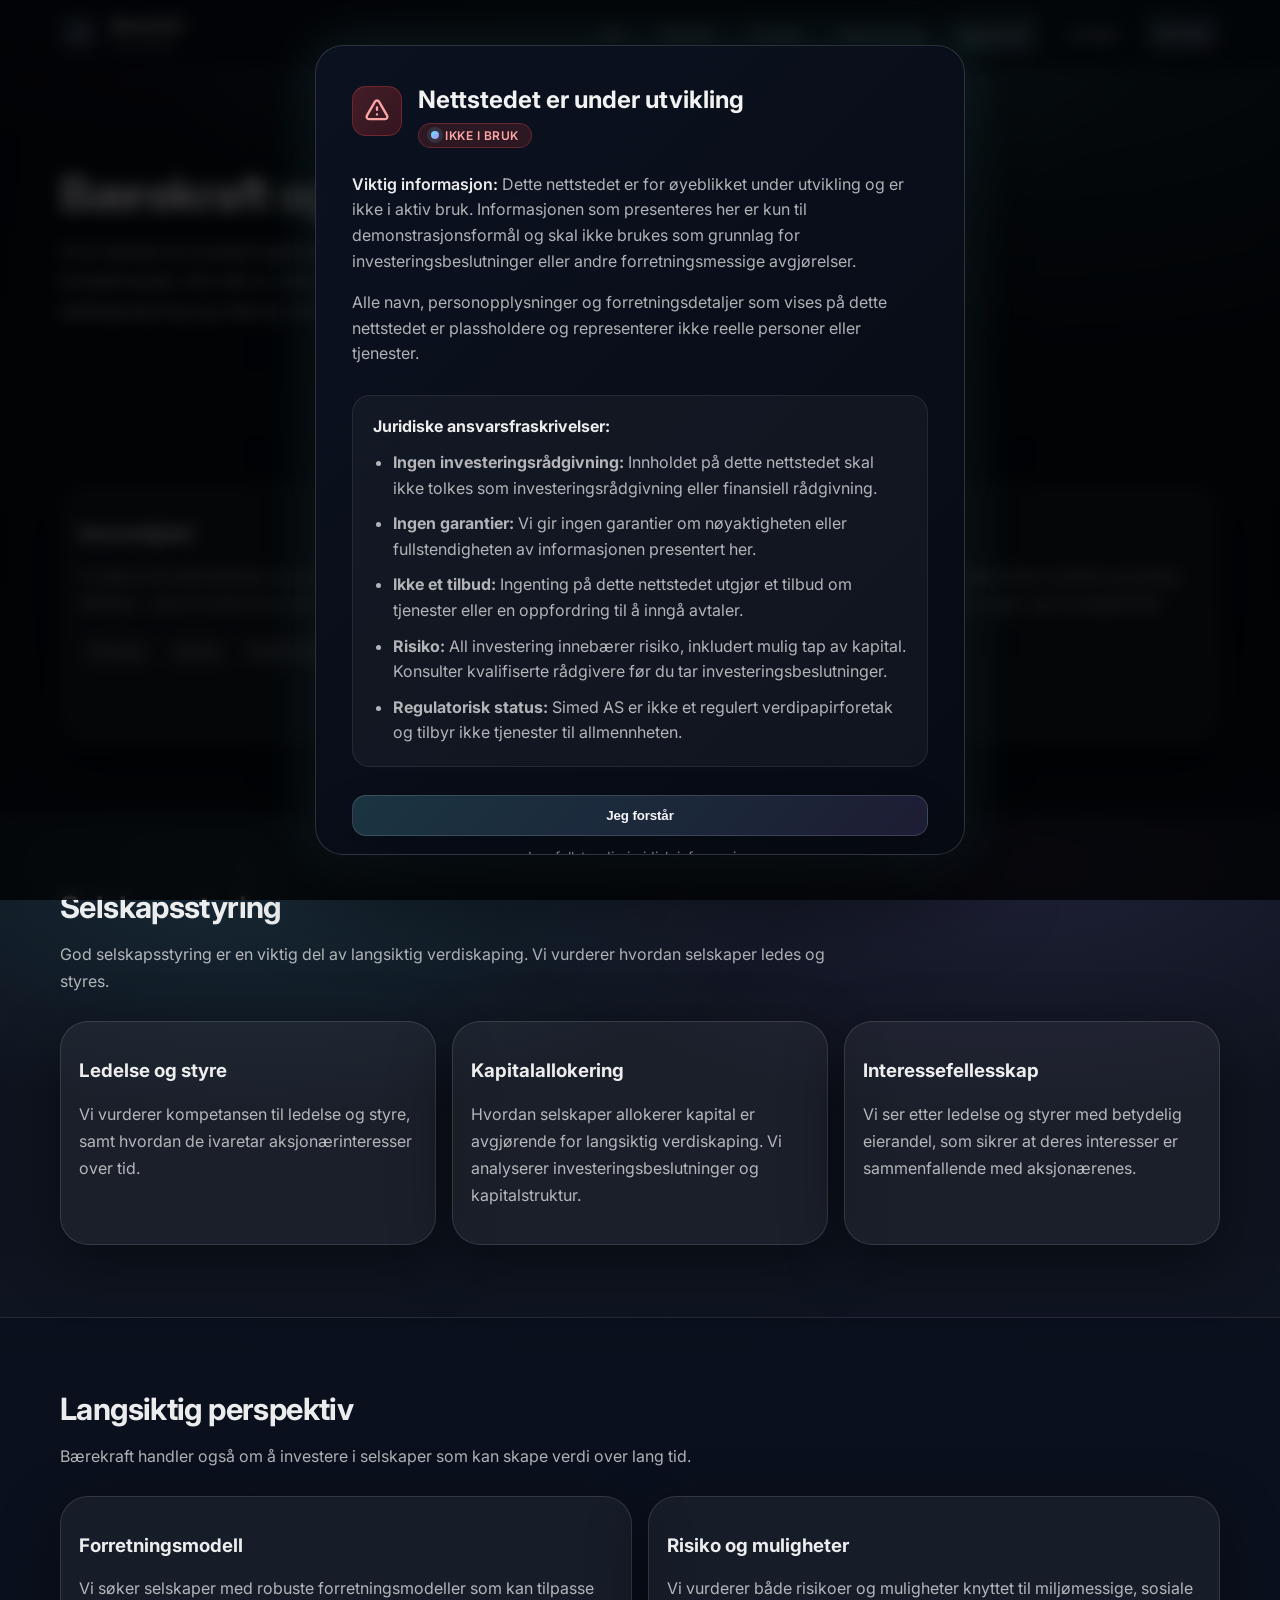
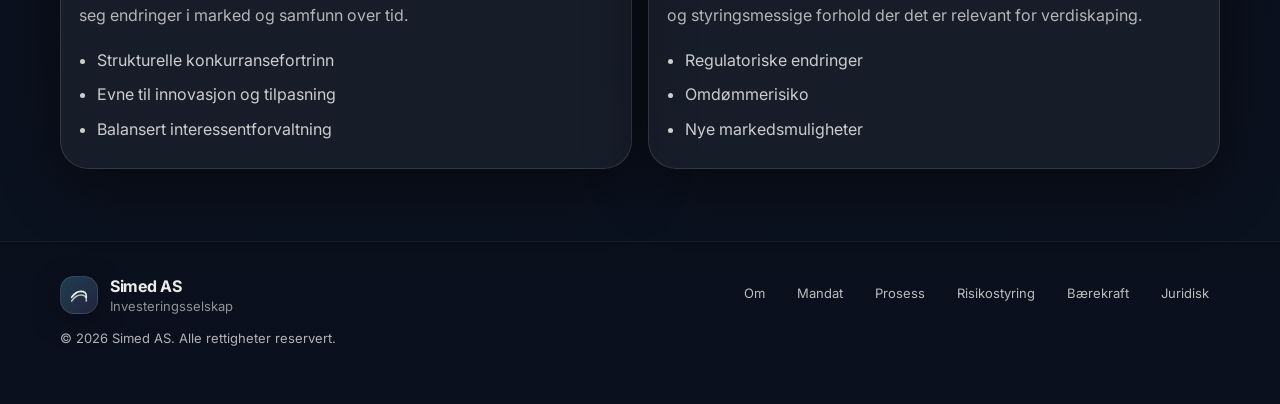
==== commit 5802e49c: "Remove Team page and simplify company description to be more ambiguous Co-authored-by: Mixie-12 <437" ====
--- a/baerekraft.html
+++ b/baerekraft.html
@@ -20,7 +20,7 @@
 
   <header class="header" data-elevate>
     <div class="container header__inner">
-      <a class="brand" href="index.html" aria-label="Gå til forsiden – Simed AS">
+      <a class="brand" href="index.html" aria-label="Simed AS">
         <span class="brand__mark" aria-hidden="true">
           <svg viewBox="0 0 24 24" fill="none">
             <path d="M4 14.5C7.5 9.5 10.25 8 14 8c3.75 0 6.5 1.5 6 6.5" stroke="currentColor" stroke-width="1.8" stroke-linecap="round"/>
@@ -40,13 +40,11 @@
         </button>
 
         <div id="navMenu" class="nav__menu" data-collapsible>
-          <a href="index.html">Hjem</a>
           <a href="om.html">Om</a>
-          <a href="team.html">Team</a>
           <a href="mandat.html">Mandat</a>
           <a href="prosess.html">Prosess</a>
           <a href="risiko.html">Risikostyring</a>
-          <a href="baerekraft.html">Bærekraft</a>
+          <a href="baerekraft.html" class="active">Bærekraft</a>
           <a href="juridisk.html">Juridisk</a>
           <a class="btn btn--small" href="kontakt.html">Kontakt</a>
         </div>
@@ -189,7 +187,7 @@
           </span>
           <span>
             <div class="footer__title">Simed AS</div>
-            <div class="footer__sub">Langsiktig kapitalforvaltning</div>
+            <div class="footer__sub">Investeringsselskap</div>
           </span>
         </div>
         <p class="muted small">
@@ -199,7 +197,6 @@
 
       <div class="footer__links">
         <a href="om.html">Om</a>
-        <a href="team.html">Team</a>
         <a href="mandat.html">Mandat</a>
         <a href="prosess.html">Prosess</a>
         <a href="risiko.html">Risikostyring</a>
--- a/styles.css
+++ b/styles.css
@@ -217,31 +217,89 @@
   letter-spacing:-.01em;
   transition: transform .2s ease, box-shadow .2s ease, border-color .2s ease, background .2s ease;
   cursor:pointer;
-}
+  position: relative;
+  overflow: hidden;
+  outline: 2px solid transparent;
+  outline-offset: 2px;
+}
+
+.btn::before {
+  content: '';
+  position: absolute;
+  top: 0;
+  left: -100%;
+  width: 100%;
+  height: 100%;
+  background: linear-gradient(90deg, transparent, rgba(255,255,255,.1), transparent);
+  transition: left .6s ease;
+}
+
+.btn:hover::before {
+  left: 100%;
+}
+
 .btn:hover{
-  transform: translateY(-1px);
+  transform: translateY(-2px);
   border-color: rgba(255,255,255,.22);
   box-shadow: 0 20px 55px rgba(0,0,0,.35);
-}
-.btn:active{ transform: translateY(0px) scale(.99); }
-.btn--small{ padding: 10px 12px; border-radius: 12px; font-size: 14px; }
+  background: linear-gradient(135deg, rgba(110,231,255,.28), rgba(167,139,250,.22));
+}
+
+.btn:active{ 
+  transform: translateY(0px) scale(.98); 
+}
+
+.btn:focus-visible {
+  outline-color: var(--accent);
+  box-shadow: var(--focus-ring);
+}
+
+.btn--small{ 
+  padding: 10px 12px; 
+  border-radius: 12px; 
+  font-size: 14px; 
+}
+
 .btn--ghost{
   background: rgba(255,255,255,.04);
   box-shadow:none;
 }
+
 .btn--ghost:hover{
-  background: rgba(255,255,255,.06);
+  background: rgba(255,255,255,.08);
   box-shadow: 0 18px 40px rgba(0,0,0,.20);
 }
 
 .inline{
   display:inline-flex;
-  gap:8px;
+  gap:6px;
   align-items:center;
   font-weight:600;
   color: rgba(255,255,255,.86);
-}
-.inline:hover{ text-decoration: underline; }
+  transition: all .2s ease;
+  outline: 2px solid transparent;
+  outline-offset: 2px;
+  border-radius: 6px;
+  padding: 4px 0;
+}
+
+.inline:hover{ 
+  color: var(--accent);
+}
+
+.inline:hover span {
+  transform: translateX(4px);
+}
+
+.inline span {
+  display: inline-block;
+  transition: transform .2s ease;
+}
+
+.inline:focus-visible {
+  outline-color: var(--accent);
+  box-shadow: var(--focus-ring);
+}
 
 /* Hero */
 .hero{
@@ -302,18 +360,144 @@
 h1{
   margin: 14px 0 12px;
   font-size: clamp(34px, 4.2vw, 52px);
-  line-height: 1.05;
+  line-height: 1.02;
   letter-spacing: -0.03em;
 }
 .lead{
   margin:0;
   font-size: 18px;
-  line-height: 1.6;
-  color: rgba(255,255,255,.76);
-  max-width: 58ch;
-}
-
-.hero__cta{ margin-top: 22px; display:flex; gap:12px; flex-wrap:wrap; }
+  line-height: 1.65;
+  color: rgba(255,255,255,.80);
+  max-width: 54ch;
+}
+
+.hero__cta{ 
+  margin-top: 24px; 
+  display:flex; 
+  gap:14px; 
+  flex-wrap:wrap; 
+  align-items: center;
+}
+
+.btn--primary svg {
+  width: 18px;
+  height: 18px;
+  margin-left: 6px;
+  transition: transform .2s ease;
+}
+
+.btn--primary:hover svg {
+  transform: translateX(3px);
+}
+
+/* Trust badges */
+.trust-badges {
+  margin-top: 32px;
+  display: flex;
+  gap: 16px;
+  flex-wrap: wrap;
+}
+
+.trust-badge {
+  display: flex;
+  align-items: center;
+  gap: 8px;
+  padding: 10px 14px;
+  border-radius: var(--radius-sm);
+  background: rgba(255,255,255,.04);
+  border: 1px solid rgba(255,255,255,.10);
+  font-size: 14px;
+  color: rgba(255,255,255,.85);
+  transition: all .3s ease;
+}
+
+.trust-badge:hover {
+  background: rgba(255,255,255,.08);
+  border-color: rgba(110,231,255,.3);
+  transform: translateY(-2px);
+}
+
+.trust-badge svg {
+  width: 20px;
+  height: 20px;
+  color: var(--accent);
+  flex-shrink: 0;
+}
+
+/* Process steps */
+.process-steps {
+  margin-top: 32px;
+  display: flex;
+  align-items: center;
+  gap: 16px;
+  padding: 20px;
+  border-radius: var(--radius-lg);
+  background: linear-gradient(135deg, rgba(110,231,255,.06), rgba(167,139,250,.06));
+  border: 1px solid rgba(255,255,255,.10);
+}
+
+.process-step {
+  flex: 1;
+  display: flex;
+  align-items: flex-start;
+  gap: 12px;
+  transition: transform .3s ease;
+}
+
+.process-step:hover {
+  transform: translateY(-3px);
+}
+
+.process-step__icon {
+  flex-shrink: 0;
+  width: 44px;
+  height: 44px;
+  display: grid;
+  place-items: center;
+  border-radius: var(--radius-sm);
+  background: linear-gradient(135deg, rgba(110,231,255,.15), rgba(167,139,250,.15));
+  border: 1px solid rgba(255,255,255,.14);
+}
+
+.process-step__icon svg {
+  width: 24px;
+  height: 24px;
+  color: var(--accent);
+}
+
+.process-step__content {
+  flex: 1;
+  min-width: 0;
+}
+
+.process-step__content h3 {
+  margin: 0 0 4px;
+  font-size: 15px;
+  font-weight: 600;
+  letter-spacing: -.01em;
+  color: rgba(255,255,255,.95);
+}
+
+.process-step__content p {
+  margin: 0;
+  font-size: 13px;
+  line-height: 1.4;
+  color: var(--muted);
+}
+
+.process-step__arrow {
+  flex-shrink: 0;
+  font-size: 20px;
+  color: var(--accent);
+  opacity: 0.5;
+  animation: arrowPulse 2s ease-in-out infinite;
+}
+
+@keyframes arrowPulse {
+  0%, 100% { opacity: 0.3; transform: translateX(0); }
+  50% { opacity: 0.7; transform: translateX(4px); }
+}
+
 .hero__stats{
   margin-top: 26px;
   display:grid;
@@ -335,10 +519,46 @@
   background: rgba(255,255,255,.05);
   box-shadow: var(--shadow);
   padding: 18px;
-}
+  transition: all .3s cubic-bezier(0.4, 0, 0.2, 1);
+  position: relative;
+  overflow: hidden;
+}
+
+.card::before {
+  content: '';
+  position: absolute;
+  top: 0;
+  left: 0;
+  right: 0;
+  height: 2px;
+  background: linear-gradient(90deg, var(--accent), var(--accent2));
+  opacity: 0;
+  transition: opacity .3s ease;
+}
+
+.card:hover {
+  transform: translateY(-4px);
+  border-color: rgba(255,255,255,.20);
+  background: linear-gradient(180deg, rgba(255,255,255,.08), rgba(255,255,255,.05));
+  box-shadow: 0 24px 70px rgba(0,0,0,.35), 0 0 40px rgba(110,231,255,.08);
+}
+
+.card:hover::before {
+  opacity: 1;
+}
+
+.card:focus-within {
+  outline: 2px solid var(--accent);
+  outline-offset: 4px;
+}
+
 .card--glass{
   background: linear-gradient(180deg, rgba(255,255,255,.06), rgba(255,255,255,.03));
   border-color: rgba(255,255,255,.14);
+}
+
+.card--glass:hover {
+  background: linear-gradient(180deg, rgba(255,255,255,.10), rgba(255,255,255,.06));
 }
 .card__header h2{
   margin: 0 0 6px;
@@ -432,12 +652,58 @@
   background: rgba(255,255,255,.03);
   border-radius: var(--radius2);
   padding: 18px;
-}
-.feature h3{ margin: 12px 0 8px; letter-spacing:-.02em; }
-.feature p{ margin:0; color: var(--muted); line-height:1.7; }
+  transition: all .3s cubic-bezier(0.4, 0, 0.2, 1);
+  position: relative;
+  overflow: hidden;
+}
+
+.feature::before {
+  content: '';
+  position: absolute;
+  top: 0;
+  left: 0;
+  right: 0;
+  height: 2px;
+  background: linear-gradient(90deg, var(--accent), var(--accent2));
+  opacity: 0;
+  transition: opacity .3s ease;
+}
+
+.feature:hover {
+  transform: translateY(-4px);
+  background: rgba(255,255,255,.06);
+  border-color: rgba(255,255,255,.18);
+  box-shadow: 0 20px 50px rgba(0,0,0,.3), 0 0 30px rgba(110,231,255,.06);
+}
+
+.feature:hover::before {
+  opacity: 1;
+}
+
+.feature:hover .icon {
+  transform: scale(1.05);
+  background: rgba(255,255,255,.08);
+}
+
+.feature h3{ 
+  margin: 12px 0 8px; 
+  letter-spacing:-.02em; 
+}
+
+.feature p{ 
+  margin:0; 
+  color: var(--muted); 
+  line-height:1.7; 
+}
+
 .icon{
   width: 42px; height: 42px;
   display:grid; place-items:center;
+  border-radius: 16px;
+  background: rgba(255,255,255,.04);
+  border:1px solid rgba(255,255,255,.10);
+  transition: all .3s ease;
+}
   border-radius: 16px;
   background: rgba(255,255,255,.04);
   border:1px solid rgba(255,255,255,.10);
@@ -687,6 +953,28 @@
   .hero__stats{ grid-template-columns: 1fr; }
   .split{ grid-template-columns: 1fr; }
   .contact{ grid-template-columns: 1fr; }
+  
+  .process-steps {
+    flex-direction: column;
+    gap: 20px;
+  }
+  
+  .process-step__arrow {
+    transform: rotate(90deg);
+  }
+}
+
+@media (max-width: 640px){
+  .trust-badges {
+    flex-direction: column;
+    gap: 10px;
+  }
+  
+  .process-step {
+    flex-direction: column;
+    text-align: center;
+    align-items: center;
+  }
 }
 
 @media (max-width: 760px){
@@ -788,6 +1076,14 @@
     filter: none;
     transition: none;
   }
+  
+  .process-step__arrow {
+    animation: none;
+  }
+  
+  .glow {
+    animation: none;
+  }
 }
 
 /* Allocation Chart */
@@ -1102,30 +1398,9 @@
   }
 }
 
-/* Enhanced glass effects on hover */
-.card:hover, .feature:hover{
-  background: rgba(255,255,255,.08);
-  border-color: rgba(255,255,255,.18);
-  transform: translateY(-2px);
-  box-shadow: 0 24px 70px rgba(0,0,0,.35), 0 0 40px rgba(110,231,255,.08);
-  transition: all .3s ease;
-}
-
-.btn:hover{
-  background: linear-gradient(135deg, rgba(110,231,255,.28), rgba(167,139,250,.22));
-}
-
-.nav__menu a:hover{
-  background: rgba(255,255,255,.08);
-  box-shadow: 0 0 20px rgba(110,231,255,.1);
-}
-
-/* Active navigation state */
-.nav__menu a.active{
-  background: rgba(110,231,255,.12);
-  color: rgba(255,255,255,1);
-  border: 1px solid rgba(110,231,255,.3);
-}
+/* Enhanced nav hover effects - already defined above in nav section */
+
+/* Active navigation state - already defined above in nav section */
 
 /* Page hero styles for individual pages */
 .page-hero{
@@ -1432,6 +1707,193 @@
   }
 }
 
+/* KPI Panel */
+.kpi-panel {
+  display: grid;
+  grid-template-columns: repeat(2, 1fr);
+  gap: 12px;
+  margin: 18px 0;
+}
+
+.kpi-tile {
+  padding: 16px;
+  border-radius: var(--radius);
+  background: linear-gradient(135deg, rgba(110,231,255,.04), rgba(167,139,250,.04));
+  border: 1px solid rgba(255,255,255,.08);
+  position: relative;
+  overflow: hidden;
+  transition: all .3s ease;
+}
+
+.kpi-tile:hover {
+  background: linear-gradient(135deg, rgba(110,231,255,.08), rgba(167,139,250,.08));
+  border-color: rgba(255,255,255,.14);
+  transform: translateY(-2px);
+}
+
+.kpi-tile__header {
+  display: flex;
+  justify-content: space-between;
+  align-items: flex-start;
+  margin-bottom: 8px;
+}
+
+.kpi-tile__label {
+  font-size: 12px;
+  color: var(--muted2);
+  text-transform: uppercase;
+  letter-spacing: 0.5px;
+  font-weight: 600;
+}
+
+.kpi-tile__trend {
+  width: 18px;
+  height: 18px;
+  display: grid;
+  place-items: center;
+  font-size: 14px;
+  opacity: 0.7;
+}
+
+.kpi-tile__value {
+  font-size: 32px;
+  font-weight: 700;
+  line-height: 1;
+  margin-bottom: 8px;
+  background: linear-gradient(135deg, var(--accent), var(--accent2));
+  -webkit-background-clip: text;
+  -webkit-text-fill-color: transparent;
+  background-clip: text;
+  letter-spacing: -.02em;
+  opacity: 0;
+  transform: translateY(10px);
+  animation: kpiValueFadeIn 0.6s ease forwards;
+}
+
+@keyframes kpiValueFadeIn {
+  to {
+    opacity: 1;
+    transform: translateY(0);
+  }
+}
+
+.kpi-tile__description {
+  font-size: 12px;
+  color: var(--muted);
+  margin-bottom: 12px;
+  line-height: 1.4;
+}
+
+.kpi-tile__sparkline {
+  height: 36px;
+  margin-top: auto;
+}
+
+.kpi-sparkline {
+  width: 100%;
+  height: 100%;
+}
+
+.kpi-sparkline__path {
+  fill: none;
+  stroke: currentColor;
+  stroke-width: 2;
+  stroke-linecap: round;
+  stroke-linejoin: round;
+  opacity: 0.6;
+  stroke-dasharray: 200;
+  stroke-dashoffset: 200;
+  animation: drawSparkline 1.5s ease forwards;
+}
+
+@keyframes drawSparkline {
+  to {
+    stroke-dashoffset: 0;
+  }
+}
+
+.kpi-sparkline__area {
+  opacity: 0.15;
+}
+
+/* KPI Disclaimer */
+.kpi-disclaimer {
+  margin: 16px 0;
+  padding: 14px;
+  border-radius: var(--radius-sm);
+  background: rgba(255,255,255,.03);
+  border: 1px solid rgba(255,255,255,.08);
+}
+
+.kpi-disclaimer__row {
+  display: flex;
+  align-items: flex-start;
+  gap: 10px;
+  margin-bottom: 8px;
+}
+
+.kpi-disclaimer__row svg {
+  flex-shrink: 0;
+  width: 18px;
+  height: 18px;
+  color: rgba(255,255,255,.6);
+  margin-top: 2px;
+}
+
+.kpi-disclaimer__row p {
+  margin: 0;
+  font-size: 13px;
+  color: var(--muted);
+  line-height: 1.5;
+  flex: 1;
+}
+
+.kpi-disclaimer__row strong {
+  color: rgba(255,255,255,.85);
+  font-weight: 600;
+}
+
+.kpi-disclaimer__tooltip {
+  display: inline-flex;
+  align-items: center;
+  justify-content: center;
+  width: 18px;
+  height: 18px;
+  border-radius: 50%;
+  background: rgba(255,255,255,.06);
+  border: 1px solid rgba(255,255,255,.12);
+  color: var(--muted);
+  font-size: 11px;
+  font-weight: 700;
+  cursor: help;
+  transition: all .2s ease;
+  margin-left: 4px;
+  vertical-align: middle;
+}
+
+.kpi-disclaimer__tooltip:hover {
+  background: rgba(255,255,255,.10);
+  border-color: var(--accent);
+  color: var(--accent);
+}
+
+.kpi-disclaimer__note {
+  margin: 0;
+  font-size: 12px;
+  color: var(--muted2);
+  line-height: 1.5;
+}
+
+@media (max-width: 640px) {
+  .kpi-panel {
+    grid-template-columns: 1fr;
+  }
+  
+  .kpi-tile__value {
+    font-size: 28px;
+  }
+}
+
 /* Stock Chart Animation */
 .stock-chart {
   margin: 18px 0;
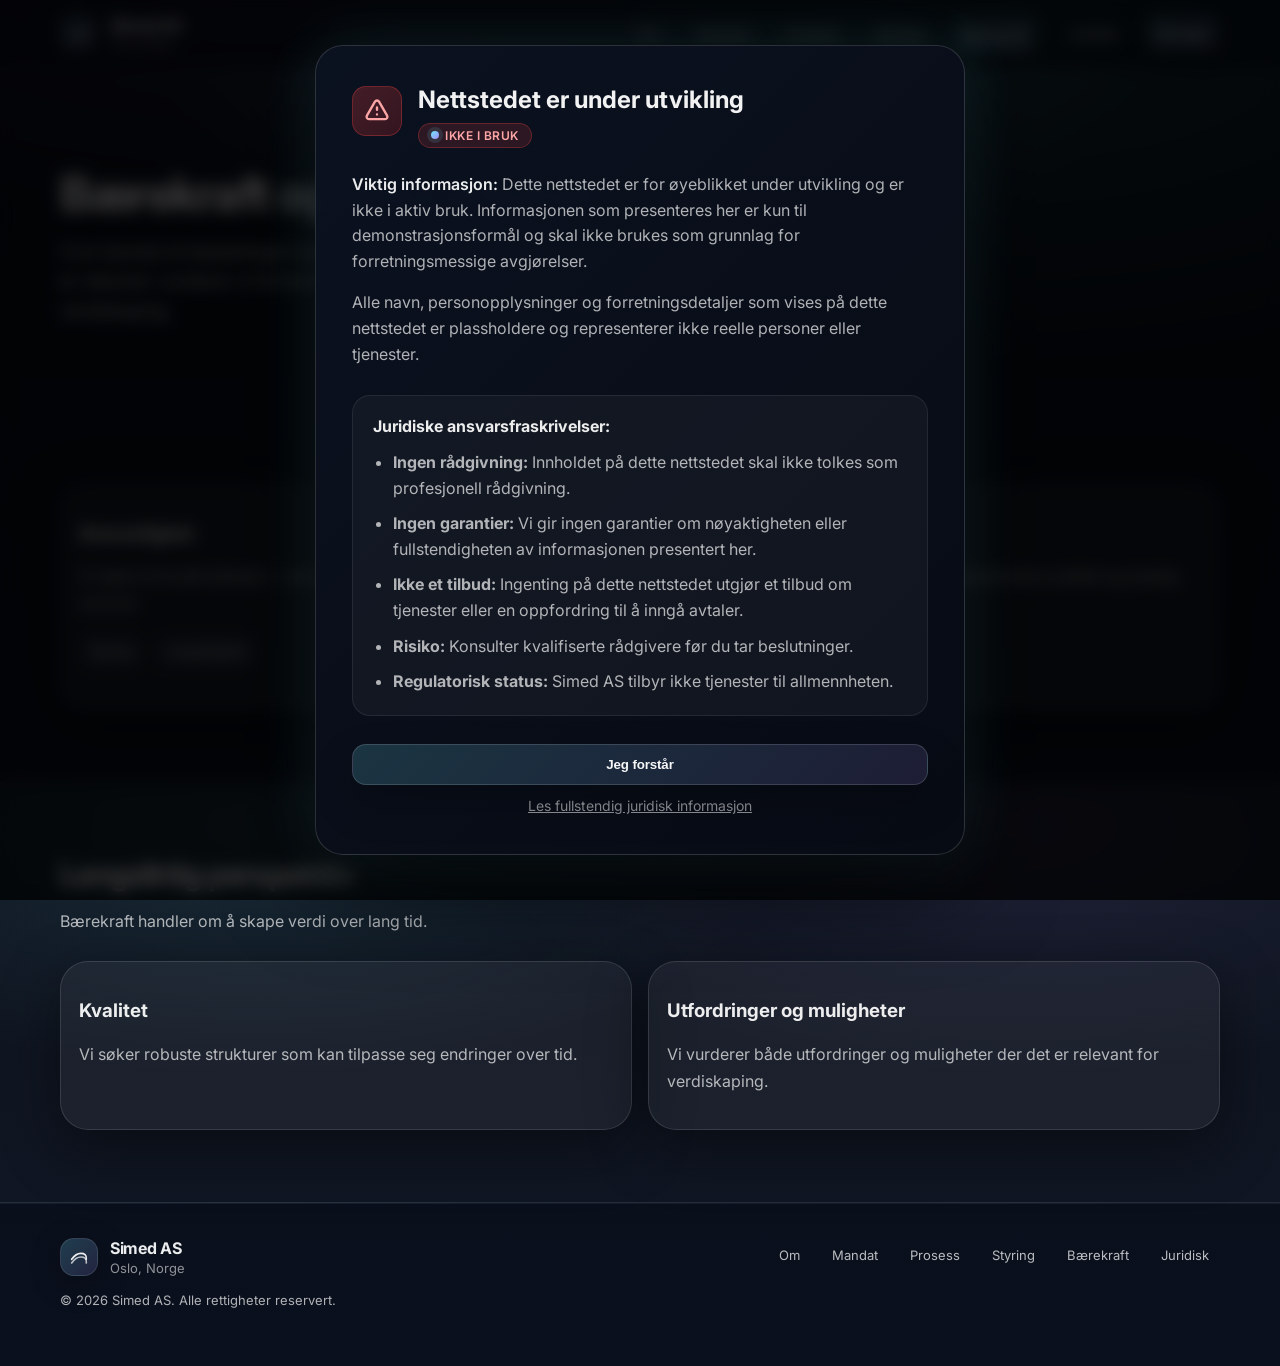
==== commit 75cdbd3c: "Make content more ambiguous - remove excess finance-specific language Co-authored-by: Mixie-12 <4376" ====
--- a/baerekraft.html
+++ b/baerekraft.html
@@ -43,7 +43,7 @@
           <a href="om.html">Om</a>
           <a href="mandat.html">Mandat</a>
           <a href="prosess.html">Prosess</a>
-          <a href="risiko.html">Risikostyring</a>
+          <a href="risiko.html">Styring</a>
           <a href="baerekraft.html" class="active">Bærekraft</a>
           <a href="juridisk.html">Juridisk</a>
           <a class="btn btn--small" href="kontakt.html">Kontakt</a>
@@ -58,8 +58,8 @@
         <div class="page-hero__content reveal">
           <h1>Bærekraft og ansvarlighet</h1>
           <p class="lead">
-            Vi er bevisst at investeringsbeslutninger kan ha langsiktige konsekvenser. Der det er relevant, kan vi
-            vurdere forhold knyttet til selskapsstyring og risikoer som kan påvirke langsiktig verdiskaping.
+            Vi er bevisst at beslutninger kan ha langsiktige konsekvenser. Der det er relevant, 
+            vurderer vi forhold som kan påvirke langsiktig verdiskaping.
           </p>
         </div>
       </div>
@@ -71,27 +71,22 @@
           <div class="card reveal">
             <h3>Ansvarlighet</h3>
             <p class="muted">
-              Vi søker å forstå helheten: governance, risiko, incentiver og langsiktige effekter – uten å miste fokus på
-              vårt mandat og våre risikorammer.
+              Vi søker å forstå helheten – uten å miste fokus på vårt mandat og våre rammer.
             </p>
             <div class="pill-row" role="list" aria-label="Fokusområder">
-              <span class="pill" role="listitem">Eierskap</span>
               <span class="pill" role="listitem">Styring</span>
-              <span class="pill" role="listitem">Risikoforståelse</span>
-              <span class="pill" role="listitem">Langsiktig verdi</span>
+              <span class="pill" role="listitem">Langsiktighet</span>
             </div>
           </div>
 
           <div class="card reveal" style="--d: 120ms">
             <h3>Norske verdier</h3>
             <p class="muted">
-              Tillit bygges over tid. Vi legger vekt på nøkternhet, kvalitet og tydelig kommunikasjon – med respekt for
-              ansvar, regler og forutsigbarhet.
+              Tillit bygges over tid. Vi legger vekt på nøkternhet, kvalitet og tydelig kommunikasjon.
             </p>
             <ul class="checklist checklist--compact">
               <li>Transparens</li>
               <li>Forutsigbarhet</li>
-              <li>Langsiktighet</li>
             </ul>
           </div>
         </div>
@@ -99,77 +94,28 @@
     </section>
 
     <section class="section section--alt">
-      <div class="container">
-        <div class="section__head reveal">
-          <h2>Selskapsstyring</h2>
-          <p class="muted">
-            God selskapsstyring er en viktig del av langsiktig verdiskaping. Vi vurderer hvordan selskaper ledes og styres.
-          </p>
-        </div>
-
-        <div class="grid-3">
-          <article class="card reveal">
-            <h3>Ledelse og styre</h3>
-            <p class="muted">
-              Vi vurderer kompetansen til ledelse og styre, samt hvordan de ivaretar aksjonærinteresser 
-              over tid.
-            </p>
-          </article>
-
-          <article class="card reveal" style="--d: 80ms">
-            <h3>Kapitalallokering</h3>
-            <p class="muted">
-              Hvordan selskaper allokerer kapital er avgjørende for langsiktig verdiskaping. Vi 
-              analyserer investeringsbeslutninger og kapitalstruktur.
-            </p>
-          </article>
-
-          <article class="card reveal" style="--d: 160ms">
-            <h3>Interessefellesskap</h3>
-            <p class="muted">
-              Vi ser etter ledelse og styrer med betydelig eierandel, som sikrer at deres interesser 
-              er sammenfallende med aksjonærenes.
-            </p>
-          </article>
-        </div>
-      </div>
-    </section>
-
-    <section class="section">
       <div class="container">
         <div class="section__head reveal">
           <h2>Langsiktig perspektiv</h2>
           <p class="muted">
-            Bærekraft handler også om å investere i selskaper som kan skape verdi over lang tid.
+            Bærekraft handler om å skape verdi over lang tid.
           </p>
         </div>
 
         <div class="grid-2">
-          <div class="card reveal">
-            <h3>Forretningsmodell</h3>
-            <p class="muted">
-              Vi søker selskaper med robuste forretningsmodeller som kan tilpasse seg endringer i marked 
-              og samfunn over tid.
-            </p>
-            <ul class="bullets">
-              <li>Strukturelle konkurransefortrinn</li>
-              <li>Evne til innovasjon og tilpasning</li>
-              <li>Balansert interessentforvaltning</li>
-            </ul>
-          </div>
-
-          <div class="card reveal" style="--d: 120ms">
-            <h3>Risiko og muligheter</h3>
-            <p class="muted">
-              Vi vurderer både risikoer og muligheter knyttet til miljømessige, sosiale og 
-              styringsmessige forhold der det er relevant for verdiskaping.
-            </p>
-            <ul class="bullets">
-              <li>Regulatoriske endringer</li>
-              <li>Omdømmerisiko</li>
-              <li>Nye markedsmuligheter</li>
-            </ul>
-          </div>
+          <article class="card reveal">
+            <h3>Kvalitet</h3>
+            <p class="muted">
+              Vi søker robuste strukturer som kan tilpasse seg endringer over tid.
+            </p>
+          </article>
+
+          <article class="card reveal" style="--d: 80ms">
+            <h3>Utfordringer og muligheter</h3>
+            <p class="muted">
+              Vi vurderer både utfordringer og muligheter der det er relevant for verdiskaping.
+            </p>
+          </article>
         </div>
       </div>
     </section>
@@ -187,7 +133,7 @@
           </span>
           <span>
             <div class="footer__title">Simed AS</div>
-            <div class="footer__sub">Investeringsselskap</div>
+            <div class="footer__sub">Oslo, Norge</div>
           </span>
         </div>
         <p class="muted small">
@@ -199,7 +145,7 @@
         <a href="om.html">Om</a>
         <a href="mandat.html">Mandat</a>
         <a href="prosess.html">Prosess</a>
-        <a href="risiko.html">Risikostyring</a>
+        <a href="risiko.html">Styring</a>
         <a href="baerekraft.html">Bærekraft</a>
         <a href="juridisk.html">Juridisk</a>
       </div>
@@ -234,7 +180,7 @@
         <p>
           <strong>Viktig informasjon:</strong> Dette nettstedet er for øyeblikket under utvikling og er ikke i aktiv bruk. 
           Informasjonen som presenteres her er kun til demonstrasjonsformål og skal ikke brukes som grunnlag for 
-          investeringsbeslutninger eller andre forretningsmessige avgjørelser.
+          forretningsmessige avgjørelser.
         </p>
         <p>
           Alle navn, personopplysninger og forretningsdetaljer som vises på dette nettstedet er plassholdere 
@@ -245,11 +191,11 @@
       <div class="dev-notice-disclaimers">
         <h3>Juridiske ansvarsfraskrivelser:</h3>
         <ul>
-          <li><strong>Ingen investeringsrådgivning:</strong> Innholdet på dette nettstedet skal ikke tolkes som investeringsrådgivning eller finansiell rådgivning.</li>
+          <li><strong>Ingen rådgivning:</strong> Innholdet på dette nettstedet skal ikke tolkes som profesjonell rådgivning.</li>
           <li><strong>Ingen garantier:</strong> Vi gir ingen garantier om nøyaktigheten eller fullstendigheten av informasjonen presentert her.</li>
           <li><strong>Ikke et tilbud:</strong> Ingenting på dette nettstedet utgjør et tilbud om tjenester eller en oppfordring til å inngå avtaler.</li>
-          <li><strong>Risiko:</strong> All investering innebærer risiko, inkludert mulig tap av kapital. Konsulter kvalifiserte rådgivere før du tar investeringsbeslutninger.</li>
-          <li><strong>Regulatorisk status:</strong> Simed AS er ikke et regulert verdipapirforetak og tilbyr ikke tjenester til allmennheten.</li>
+          <li><strong>Risiko:</strong> Konsulter kvalifiserte rådgivere før du tar beslutninger.</li>
+          <li><strong>Regulatorisk status:</strong> Simed AS tilbyr ikke tjenester til allmennheten.</li>
         </ul>
       </div>
 
